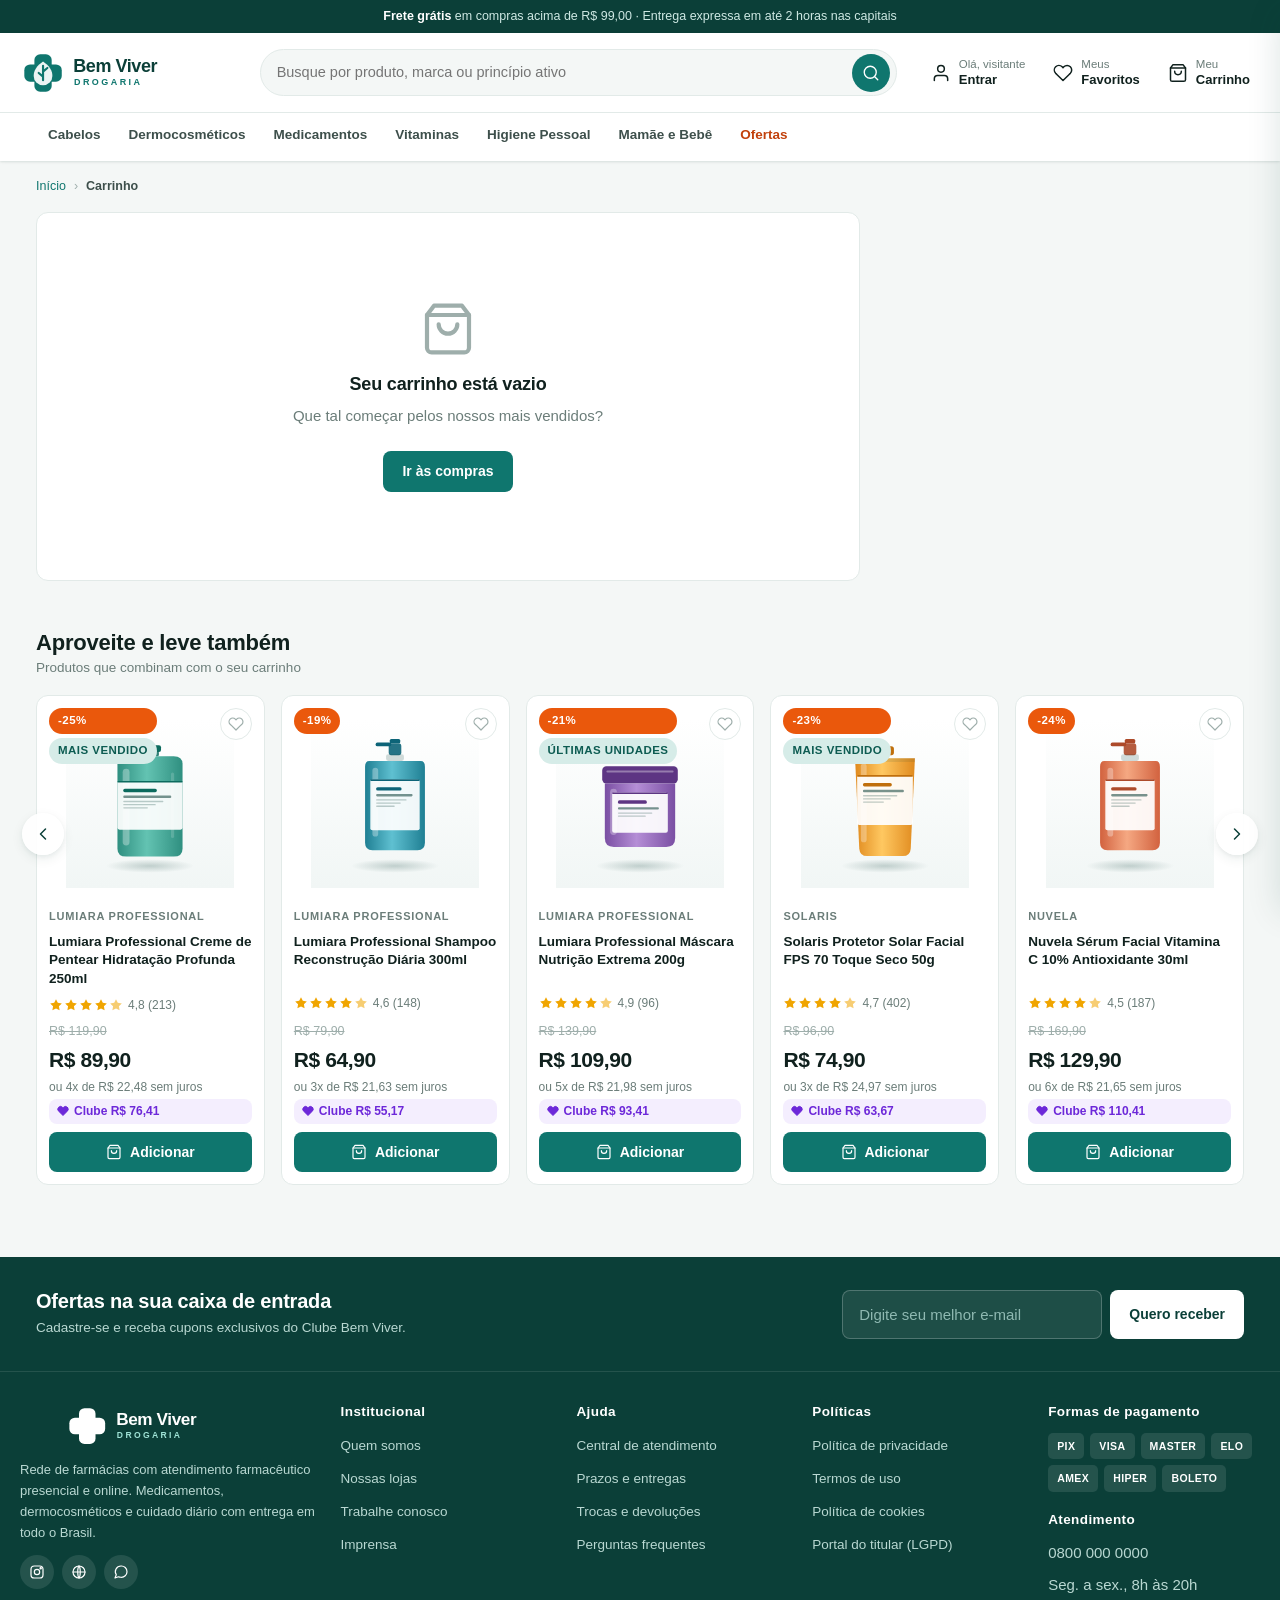
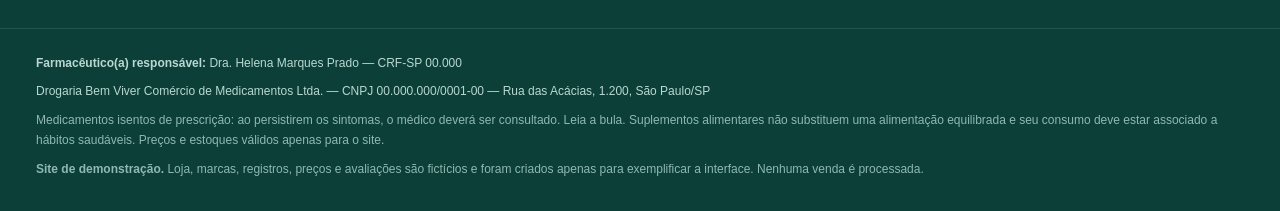
==== carrinho.html @ 3e463591 "Cria loja de farmácia online Drogaria Bem Viver Site de e-commerce farmacêutico completo em HTML, CS" ====
<!DOCTYPE html>
<html lang="pt-BR">
<head>
<meta charset="utf-8">
<meta name="viewport" content="width=device-width, initial-scale=1">
<title>Carrinho — Drogaria Bem Viver</title>
<meta name="description" content="Revise os itens do seu carrinho, aplique cupons, calcule o frete e finalize seu pedido.">
<meta name="theme-color" content="#0f766e">
<meta name="robots" content="noindex">
<link rel="icon" href="assets/img/favicon.svg" type="image/svg+xml">
<link rel="stylesheet" href="assets/css/estilos.css">
</head>
<body>
<a class="pular-para-conteudo" href="#conteudo">Pular para o conteúdo principal</a>
<header id="cabecalho"></header>
<div id="trilha"></div>
<main id="conteudo"></main>
<div id="rodape"></div>
<script src="assets/js/dados.js"></script>
<script src="assets/js/loja.js"></script>
<script src="assets/js/carrinho.js"></script>
</body>
</html>
---- assets/css/estilos.css ----
/* =========================================================================
   Drogaria Bem Viver — folha de estilos
   ========================================================================= */

/* ------------------------------------------------------------ tokens */
:root {
  --marca-900: #0b3f38;
  --marca-800: #0d5c52;
  --marca-700: #0f766e;
  --marca-600: #13938a;
  --marca-100: #d6ece8;
  --marca-50:  #eef7f5;

  --oferta-700: #9a3412;
  --oferta-600: #c2410c;
  --oferta-500: #ea580c;
  --oferta-50:  #fff2e8;

  --clube-700: #6d28d9;
  --clube-50:  #f4eefe;

  --tinta-900: #10211e;
  --tinta-700: #3d4f4b;
  --tinta-500: #6b7d79;
  --tinta-300: #9eaeab;

  --linha: #e2eae8;
  --fundo: #f4f7f6;
  --papel: #ffffff;

  --ok-600: #15803d;
  --ok-50:  #eaf7ee;
  --alerta-600: #b45309;
  --alerta-50:  #fdf5e6;
  --erro-600: #b91c1c;
  --erro-50: #fdecec;

  --r-sm: 8px;
  --r-md: 12px;
  --r-lg: 18px;
  --r-full: 999px;

  --s1: 4px;  --s2: 8px;  --s3: 12px; --s4: 16px;
  --s5: 24px; --s6: 32px; --s7: 48px; --s8: 64px;

  --sombra-1: 0 1px 2px rgba(11, 63, 56, .06), 0 1px 3px rgba(11, 63, 56, .08);
  --sombra-2: 0 4px 12px rgba(11, 63, 56, .08), 0 2px 4px rgba(11, 63, 56, .05);
  --sombra-3: 0 12px 32px rgba(11, 63, 56, .14);

  --largura: 1240px;
  --fonte: "Segoe UI", Roboto, -apple-system, BlinkMacSystemFont, "Helvetica Neue", Arial, sans-serif;
}

/* ------------------------------------------------------------ base */
*, *::before, *::after { box-sizing: border-box; }

html { scroll-behavior: smooth; }

body {
  margin: 0;
  font-family: var(--fonte);
  font-size: 15px;
  line-height: 1.55;
  color: var(--tinta-900);
  background: var(--fundo);
  -webkit-font-smoothing: antialiased;
}

img, svg { max-width: 100%; display: block; }
button, input, select, textarea { font: inherit; color: inherit; }
a { color: var(--marca-700); text-decoration: none; }
a:hover { text-decoration: underline; }

h1, h2, h3, h4 { margin: 0; line-height: 1.25; font-weight: 700; letter-spacing: -.01em; }
p { margin: 0 0 var(--s3); }
ul { margin: 0; padding-left: 1.15rem; }

:focus-visible {
  outline: 3px solid var(--marca-600);
  outline-offset: 2px;
  border-radius: var(--r-sm);
}

.container { width: 100%; max-width: var(--largura); margin: 0 auto; padding: 0 var(--s4); }

.oculto { display: none !important; }

.so-leitor {
  position: absolute; width: 1px; height: 1px; padding: 0; margin: -1px;
  overflow: hidden; clip: rect(0 0 0 0); white-space: nowrap; border: 0;
}

.pular-para-conteudo {
  position: absolute; left: var(--s4); top: -80px; z-index: 200;
  background: var(--marca-700); color: #fff; padding: var(--s3) var(--s4);
  border-radius: var(--r-sm); transition: top .18s;
}
.pular-para-conteudo:focus { top: var(--s3); }

/* ------------------------------------------------------------ botões */
.btn {
  display: inline-flex; align-items: center; justify-content: center; gap: var(--s2);
  border: 1px solid transparent; border-radius: var(--r-sm);
  padding: 11px 18px; font-weight: 700; font-size: 14px;
  cursor: pointer; background: none; transition: background .15s, border-color .15s, color .15s, transform .08s;
  text-decoration: none; line-height: 1.2;
}
.btn:hover { text-decoration: none; }
.btn:active { transform: translateY(1px); }
.btn[disabled] { opacity: .5; cursor: not-allowed; }

.btn--principal { background: var(--marca-700); color: #fff; }
.btn--principal:hover { background: var(--marca-800); }

.btn--compra { background: var(--oferta-500); color: #fff; font-size: 16px; padding: 15px 22px; }
.btn--compra:hover { background: var(--oferta-600); }

.btn--contorno { border-color: var(--marca-700); color: var(--marca-700); background: var(--papel); }
.btn--contorno:hover { background: var(--marca-50); }

.btn--neutro { border-color: var(--linha); color: var(--tinta-700); background: var(--papel); }
.btn--neutro:hover { background: var(--fundo); }

.btn--fantasma { color: var(--marca-700); padding: 8px 10px; }
.btn--fantasma:hover { background: var(--marca-50); }

.btn--bloco { width: 100%; }

.selo {
  display: inline-flex; align-items: center; gap: 5px;
  font-size: 11.5px; font-weight: 800; letter-spacing: .04em; text-transform: uppercase;
  padding: 4px 9px; border-radius: var(--r-full);
}
.selo--oferta { background: var(--oferta-500); color: #fff; }
.selo--clube  { background: var(--clube-50); color: var(--clube-700); }
.selo--generico { background: var(--ok-50); color: var(--ok-600); }
.selo--novo { background: var(--marca-100); color: var(--marca-800); }
.selo--esgotado { background: #eceeed; color: var(--tinta-500); }

/* ------------------------------------------------------------ cabeçalho */
.barra-aviso {
  background: var(--marca-900); color: #cfe9e4;
  font-size: 12.5px; text-align: center; padding: 7px var(--s4);
}
.barra-aviso strong { color: #fff; }

.cabecalho { background: var(--papel); box-shadow: var(--sombra-1); position: sticky; top: 0; z-index: 60; }

.cabecalho__topo {
  display: grid; grid-template-columns: auto 1fr auto;
  align-items: center; gap: var(--s5); padding: var(--s4) 0;
}
.cabecalho__logo img { height: 46px; width: auto; }

.busca { position: relative; }
.busca__campo {
  display: flex; align-items: center; background: var(--fundo);
  border: 1.5px solid var(--linha); border-radius: var(--r-full); padding: 0 6px 0 var(--s4);
  transition: border-color .15s, background .15s;
}
.busca__campo:focus-within { border-color: var(--marca-600); background: var(--papel); }
.busca input {
  flex: 1; border: 0; background: none; padding: 11px 0; outline: none; font-size: 14.5px;
}
.busca__botao {
  border: 0; background: var(--marca-700); color: #fff; width: 38px; height: 38px;
  border-radius: 50%; display: grid; place-items: center; cursor: pointer;
}
.busca__botao:hover { background: var(--marca-800); }

.busca__sugestoes {
  position: absolute; top: calc(100% + 6px); left: 0; right: 0; z-index: 70;
  background: var(--papel); border: 1px solid var(--linha); border-radius: var(--r-md);
  box-shadow: var(--sombra-3); overflow: hidden; max-height: 380px; overflow-y: auto;
}
.busca__sugestao {
  display: flex; align-items: center; gap: var(--s3); padding: var(--s2) var(--s3);
  width: 100%; border: 0; background: none; text-align: left; cursor: pointer; border-bottom: 1px solid var(--fundo);
}
.busca__sugestao:hover, .busca__sugestao[aria-selected="true"] { background: var(--marca-50); }
.busca__sugestao img { width: 40px; height: 40px; object-fit: contain; }
.busca__sugestao b { display: block; font-size: 13.5px; font-weight: 600; }
.busca__sugestao span { font-size: 12.5px; color: var(--marca-700); font-weight: 700; }

.acoes { display: flex; align-items: center; gap: var(--s2); }
.acao {
  display: flex; align-items: center; gap: var(--s2); padding: 8px 10px;
  border: 0; background: none; border-radius: var(--r-sm); cursor: pointer;
  color: var(--tinta-900); font-size: 13px; position: relative;
}
.acao:hover { background: var(--marca-50); text-decoration: none; }
.acao__texto { display: flex; flex-direction: column; line-height: 1.2; text-align: left; }
.acao__texto small { color: var(--tinta-500); font-size: 11.5px; }
.acao__texto b { font-size: 13px; }
.acao__contador {
  position: absolute; top: 2px; left: 24px;
  background: var(--oferta-500); color: #fff; font-size: 10.5px; font-weight: 800;
  min-width: 18px; height: 18px; border-radius: var(--r-full);
  display: grid; place-items: center; padding: 0 5px;
}

.menu { border-top: 1px solid var(--linha); }
.menu__lista {
  display: flex; align-items: center; gap: var(--s1); list-style: none;
  margin: 0; padding: 0; overflow-x: auto; scrollbar-width: none;
}
.menu__lista::-webkit-scrollbar { display: none; }
.menu__lista a {
  display: block; padding: 12px var(--s3); font-size: 13.5px; font-weight: 600;
  color: var(--tinta-700); white-space: nowrap; border-bottom: 3px solid transparent;
}
.menu__lista a:hover { color: var(--marca-700); border-bottom-color: var(--marca-600); text-decoration: none; }
.menu__lista a.ativo { color: var(--marca-700); border-bottom-color: var(--marca-700); }
.menu__lista .destaque { color: var(--oferta-600); }

.menu-mobile { display: none; }

/* ------------------------------------------------------------ vantagens */
.vantagens {
  display: grid; grid-template-columns: repeat(4, 1fr); gap: var(--s4);
  background: var(--papel); border-radius: var(--r-md); padding: var(--s4);
  box-shadow: var(--sombra-1); margin: var(--s5) 0;
}
.vantagem { display: flex; align-items: center; gap: var(--s3); }
.vantagem svg { flex: none; color: var(--marca-700); }
.vantagem b { display: block; font-size: 13.5px; }
.vantagem span { font-size: 12.5px; color: var(--tinta-500); }

/* ------------------------------------------------------------ carrossel de banners */
.vitrine-banner { position: relative; border-radius: var(--r-lg); overflow: hidden; margin-top: var(--s5); }
.vitrine-banner__trilho { display: flex; transition: transform .45s cubic-bezier(.4,0,.2,1); }
.vitrine-banner__item { min-width: 100%; position: relative; }
.vitrine-banner__item img { width: 100%; height: 320px; object-fit: cover; }
.vitrine-banner__texto {
  position: absolute; inset: 0; display: flex; flex-direction: column; justify-content: center;
  gap: var(--s3); padding: var(--s7); color: #fff; max-width: 620px;
}
.vitrine-banner__texto span {
  font-size: 12px; font-weight: 800; letter-spacing: .12em; text-transform: uppercase;
  background: rgba(255,255,255,.18); padding: 5px 12px; border-radius: var(--r-full); align-self: flex-start;
}
.vitrine-banner__texto h2 { font-size: 34px; line-height: 1.15; }
.vitrine-banner__texto p { font-size: 15.5px; opacity: .92; margin: 0; max-width: 460px; }
.vitrine-banner__texto .btn { align-self: flex-start; background: #fff; color: var(--marca-900); }
.vitrine-banner__texto .btn:hover { background: #f0f0f0; }

.carrossel-seta {
  position: absolute; top: 50%; transform: translateY(-50%);
  width: 42px; height: 42px; border-radius: 50%; border: 0;
  background: rgba(255,255,255,.92); color: var(--marca-900);
  display: grid; place-items: center; cursor: pointer; box-shadow: var(--sombra-2); z-index: 2;
}
.carrossel-seta:hover { background: #fff; }
.carrossel-seta--ant { left: var(--s4); }
.carrossel-seta--prox { right: var(--s4); }
.prateleira .carrossel-seta { top: 118px; transform: none; }
.prateleira .carrossel-seta--ant { left: -14px; }
.prateleira .carrossel-seta--prox { right: -14px; }

.vitrine-banner__pontos {
  position: absolute; bottom: var(--s4); left: 50%; transform: translateX(-50%);
  display: flex; gap: var(--s2); z-index: 2;
}
.vitrine-banner__pontos button {
  width: 9px; height: 9px; border-radius: 50%; border: 0; cursor: pointer;
  background: rgba(255,255,255,.5); padding: 0;
}
.vitrine-banner__pontos button[aria-current="true"] { background: #fff; width: 26px; border-radius: var(--r-full); }

/* ------------------------------------------------------------ seções */
.secao { margin: var(--s7) 0; }
.secao__cabecalho {
  display: flex; align-items: flex-end; justify-content: space-between;
  gap: var(--s4); margin-bottom: var(--s4);
}
.secao__cabecalho h2 { font-size: 22px; }
.secao__cabecalho p { margin: 2px 0 0; color: var(--tinta-500); font-size: 13.5px; }

.categorias { display: grid; grid-template-columns: repeat(7, 1fr); gap: var(--s3); }
.categoria-atalho {
  background: var(--papel); border: 1px solid var(--linha); border-radius: var(--r-md);
  padding: var(--s4) var(--s2); text-align: center; display: grid; gap: var(--s2);
  justify-items: center; font-size: 12.5px; font-weight: 600; color: var(--tinta-700);
  transition: border-color .15s, transform .15s, box-shadow .15s;
}
.categoria-atalho:hover {
  border-color: var(--marca-600); transform: translateY(-2px);
  box-shadow: var(--sombra-2); text-decoration: none; color: var(--marca-800);
}
.categoria-atalho__icone {
  width: 48px; height: 48px; border-radius: 50%; background: var(--marca-50);
  display: grid; place-items: center; color: var(--marca-700);
}

/* ------------------------------------------------------------ cartão de produto */
.prateleira { position: relative; }
.prateleira__trilho {
  display: grid; grid-auto-flow: column; grid-auto-columns: calc((100% - 4 * var(--s4)) / 5);
  gap: var(--s4); overflow-x: auto; scroll-behavior: smooth;
  scroll-snap-type: x mandatory; padding-bottom: var(--s2); scrollbar-width: thin;
}
.prateleira__trilho > * { scroll-snap-align: start; }

.grade-produtos {
  display: grid; grid-template-columns: repeat(auto-fill, minmax(212px, 1fr)); gap: var(--s4);
}

.cartao {
  background: var(--papel); border: 1px solid var(--linha); border-radius: var(--r-md);
  padding: var(--s3); display: flex; flex-direction: column; gap: var(--s2);
  position: relative; transition: box-shadow .18s, border-color .18s, transform .18s;
}
.cartao:hover { box-shadow: var(--sombra-2); border-color: var(--marca-100); transform: translateY(-2px); }

.cartao__selos { position: absolute; top: var(--s3); left: var(--s3); display: flex; flex-direction: column; gap: 4px; z-index: 2; }

.cartao__favorito {
  position: absolute; top: var(--s3); right: var(--s3); z-index: 2;
  width: 32px; height: 32px; border-radius: 50%; border: 1px solid var(--linha);
  background: var(--papel); color: var(--tinta-300); display: grid; place-items: center; cursor: pointer;
}
.cartao__favorito:hover { color: var(--oferta-500); border-color: var(--oferta-500); }
.cartao__favorito[aria-pressed="true"] { color: var(--oferta-500); border-color: var(--oferta-500); background: var(--oferta-50); }

.cartao__figura { display: block; padding: var(--s3) 0; }
.cartao__figura img { height: 168px; width: 100%; object-fit: contain; mix-blend-mode: multiply; }

.cartao__marca { font-size: 11px; font-weight: 800; letter-spacing: .07em; text-transform: uppercase; color: var(--tinta-500); }
.cartao__nome {
  font-size: 13.5px; font-weight: 600; color: var(--tinta-900); line-height: 1.35;
  display: -webkit-box; -webkit-line-clamp: 3; line-clamp: 3; -webkit-box-orient: vertical; overflow: hidden;
  min-height: 3.9em;
}
.cartao__nome:hover { color: var(--marca-700); text-decoration: none; }

.avaliacao { display: flex; align-items: center; gap: 5px; font-size: 12px; color: var(--tinta-500); }
.estrelas { display: inline-flex; gap: 1px; color: #f0a500; }
.estrelas svg { width: 14px; height: 14px; }

.cartao__precos { margin-top: auto; display: grid; gap: 2px; }
.preco-antigo { font-size: 12.5px; color: var(--tinta-300); text-decoration: line-through; }
.preco-atual { font-size: 21px; font-weight: 800; color: var(--tinta-900); letter-spacing: -.02em; }
.preco-atual small { font-size: 12.5px; font-weight: 600; color: var(--tinta-500); }
.preco-parcela { font-size: 12px; color: var(--tinta-500); }
.preco-clube {
  display: inline-flex; align-items: center; gap: 5px; font-size: 12px; font-weight: 700;
  color: var(--clube-700); background: var(--clube-50); padding: 3px 8px; border-radius: var(--r-sm);
  align-self: flex-start;
}
.economia { font-size: 12px; font-weight: 700; color: var(--ok-600); }

/* ------------------------------------------------------------ ofertas do dia */
.faixa-ofertas {
  background: linear-gradient(120deg, var(--oferta-700), var(--oferta-500));
  color: #fff; border-radius: var(--r-lg); padding: var(--s5); margin: var(--s7) 0;
}
.faixa-ofertas__topo {
  display: flex; align-items: center; justify-content: space-between; gap: var(--s4);
  flex-wrap: wrap; margin-bottom: var(--s5);
}
.faixa-ofertas h2 { font-size: 24px; }
.faixa-ofertas p { margin: 2px 0 0; opacity: .9; font-size: 13.5px; }
.cronometro { display: flex; align-items: center; gap: var(--s2); }
.cronometro__bloco {
  background: rgba(0,0,0,.22); border-radius: var(--r-sm); padding: 6px 10px;
  text-align: center; min-width: 52px;
}
.cronometro__bloco b { display: block; font-size: 20px; font-variant-numeric: tabular-nums; line-height: 1.1; }
.cronometro__bloco span { font-size: 10px; text-transform: uppercase; letter-spacing: .08em; opacity: .85; }

/* ------------------------------------------------------------ trilha / breadcrumb */
.trilha { padding: var(--s4) 0; font-size: 12.5px; color: var(--tinta-500); }
.trilha ol { list-style: none; display: flex; flex-wrap: wrap; align-items: center; gap: var(--s2); margin: 0; padding: 0; }
.trilha li::after { content: "›"; margin-left: var(--s2); color: var(--tinta-300); }
.trilha li:last-child::after { content: none; }
.trilha li[aria-current] { color: var(--tinta-700); font-weight: 600; }

/* ------------------------------------------------------------ PDP */
.pdp { display: grid; grid-template-columns: minmax(0, 1fr) 360px; gap: var(--s6); align-items: start; }
.pdp__principal { display: grid; grid-template-columns: minmax(0, 46%) minmax(0, 1fr); gap: var(--s5); align-items: start; }
.galeria { display: grid; grid-template-columns: 84px minmax(0, 1fr); gap: var(--s3); align-items: start; }

/* itens de grid herdam min-width:auto e podem estourar por causa da largura
   intrínseca das imagens; zerar o mínimo mantém o layout dentro do container */
.pdp > *, .pdp__principal > *, .galeria > *,
.layout-categoria > *, .layout-carrinho > *,
.avaliacoes > *, .item-carrinho > * { min-width: 0; }

.galeria__miniaturas { display: grid; gap: var(--s2); }
.galeria__miniatura {
  border: 1.5px solid var(--linha); border-radius: var(--r-sm); background: var(--papel);
  padding: 4px; cursor: pointer; aspect-ratio: 1; overflow: hidden;
}
.galeria__miniatura img { width: 100%; height: 100%; object-fit: contain; }
.galeria__miniatura:hover { border-color: var(--marca-600); }
.galeria__miniatura[aria-current="true"] { border-color: var(--marca-700); border-width: 2px; }

.galeria__palco {
  background: var(--papel); border: 1px solid var(--linha); border-radius: var(--r-md);
  position: relative; overflow: hidden; display: grid; place-items: center; aspect-ratio: 1;
}
.galeria__palco img {
  width: 100%; height: 100%; object-fit: contain; transition: transform .25s;
  cursor: zoom-in; mix-blend-mode: multiply;
}
.galeria__palco.ampliado img { transform: scale(1.7); cursor: zoom-out; }
.galeria__selos { position: absolute; top: var(--s4); left: var(--s4); display: flex; flex-direction: column; gap: 6px; }

.ficha { display: grid; gap: var(--s3); }
.ficha__marca { font-size: 12px; font-weight: 800; letter-spacing: .08em; text-transform: uppercase; color: var(--marca-700); }
.ficha h1 { font-size: 26px; line-height: 1.25; }
.ficha__meta { display: flex; flex-wrap: wrap; align-items: center; gap: var(--s3); font-size: 12.5px; color: var(--tinta-500); }
.ficha__meta a { font-size: 12.5px; }

.ficha__resumo { color: var(--tinta-700); font-size: 14px; }
.ficha__beneficios { list-style: none; padding: 0; display: grid; gap: 7px; margin: 0; }
.ficha__beneficios li { display: flex; gap: var(--s2); align-items: flex-start; font-size: 13.5px; color: var(--tinta-700); }
.ficha__beneficios svg { flex: none; color: var(--ok-600); margin-top: 2px; }

.variacoes { display: grid; gap: var(--s2); }
.variacoes__titulo { font-size: 13px; font-weight: 700; }
.variacoes__opcoes { display: flex; flex-wrap: wrap; gap: var(--s2); }
.variacao {
  border: 1.5px solid var(--linha); background: var(--papel); border-radius: var(--r-sm);
  padding: 8px 14px; cursor: pointer; font-size: 13px; font-weight: 600; text-align: left;
}
.variacao:hover { border-color: var(--marca-600); }
.variacao[aria-pressed="true"] { border-color: var(--marca-700); background: var(--marca-50); color: var(--marca-800); }
.variacao small { display: block; font-weight: 500; color: var(--tinta-500); font-size: 11.5px; }

/* caixa de compra */
.compra {
  background: var(--papel); border: 1px solid var(--linha); border-radius: var(--r-md);
  padding: var(--s5); display: grid; gap: var(--s4); box-shadow: var(--sombra-1);
  position: sticky; top: 168px;
}
.compra__precos { display: grid; gap: 4px; }
.compra__linha-antiga { display: flex; align-items: center; gap: var(--s2); }
.compra__principal { font-size: 34px; font-weight: 800; letter-spacing: -.025em; line-height: 1.1; }
.compra__pix {
  display: flex; align-items: center; gap: 6px; font-size: 13px; color: var(--ok-600); font-weight: 700;
}
.compra__parcelas { font-size: 13px; color: var(--tinta-500); }

.compra__clube {
  border: 1px dashed var(--clube-700); background: var(--clube-50); border-radius: var(--r-sm);
  padding: var(--s3); display: grid; gap: 4px;
}
.compra__clube b { color: var(--clube-700); font-size: 13px; display: flex; align-items: center; gap: 6px; }
.compra__clube .valor { font-size: 22px; font-weight: 800; color: var(--clube-700); letter-spacing: -.02em; }
.compra__clube small { font-size: 12px; color: var(--tinta-500); }

.quantidade { display: flex; align-items: center; gap: var(--s3); }
.contador {
  display: inline-flex; align-items: center; border: 1.5px solid var(--linha);
  border-radius: var(--r-sm); overflow: hidden;
}
.contador button {
  width: 38px; height: 42px; border: 0; background: var(--papel); cursor: pointer;
  color: var(--marca-700); font-size: 18px; font-weight: 700;
}
.contador button:hover { background: var(--marca-50); }
.contador input {
  width: 46px; height: 42px; border: 0; border-left: 1.5px solid var(--linha);
  border-right: 1.5px solid var(--linha); text-align: center; font-weight: 700; outline: none;
  -moz-appearance: textfield;
}
.contador input::-webkit-outer-spin-button, .contador input::-webkit-inner-spin-button { -webkit-appearance: none; margin: 0; }

.estoque { font-size: 12.5px; display: flex; align-items: center; gap: 6px; }
.estoque--ok { color: var(--ok-600); }
.estoque--baixo { color: var(--alerta-600); }
.estoque--fora { color: var(--erro-600); }
.ponto { width: 8px; height: 8px; border-radius: 50%; background: currentColor; flex: none; }

/* frete */
.frete { border-top: 1px solid var(--linha); padding-top: var(--s4); display: grid; gap: var(--s3); }
.frete__titulo { font-size: 13.5px; font-weight: 700; display: flex; align-items: center; gap: var(--s2); }
.frete__form { display: flex; gap: var(--s2); }
.frete__form input {
  flex: 1; border: 1.5px solid var(--linha); border-radius: var(--r-sm); padding: 10px var(--s3);
  outline: none; min-width: 0;
}
.frete__form input:focus { border-color: var(--marca-600); }
.frete__resultado { display: grid; gap: var(--s2); }
.frete__opcao {
  display: flex; align-items: flex-start; justify-content: space-between; gap: var(--s3);
  border: 1px solid var(--linha); border-radius: var(--r-sm); padding: var(--s3); font-size: 13px;
}
.frete__opcao b { display: block; }
.frete__opcao small { color: var(--tinta-500); }
.frete__opcao .valor { font-weight: 800; white-space: nowrap; }
.frete__opcao .valor.gratis { color: var(--ok-600); }
.frete__erro { color: var(--erro-600); font-size: 12.5px; }

.seguranca { display: grid; gap: var(--s2); font-size: 12px; color: var(--tinta-500); border-top: 1px solid var(--linha); padding-top: var(--s3); }
.seguranca div { display: flex; align-items: center; gap: var(--s2); }
.seguranca svg { flex: none; color: var(--marca-700); }

/* abas */
.abas { margin-top: var(--s7); background: var(--papel); border: 1px solid var(--linha); border-radius: var(--r-md); overflow: hidden; }
.abas__lista {
  display: flex; gap: 0; border-bottom: 1px solid var(--linha); overflow-x: auto; scrollbar-width: none;
}
.abas__lista::-webkit-scrollbar { display: none; }
.abas__botao {
  border: 0; background: none; padding: var(--s4) var(--s5); cursor: pointer;
  font-weight: 700; font-size: 14px; color: var(--tinta-500);
  border-bottom: 3px solid transparent; white-space: nowrap;
}
.abas__botao:hover { color: var(--marca-700); }
.abas__botao[aria-selected="true"] { color: var(--marca-800); border-bottom-color: var(--marca-700); }
.abas__painel { padding: var(--s5); }
.abas__painel h3 { font-size: 16px; margin: var(--s5) 0 var(--s2); }
.abas__painel h3:first-child { margin-top: 0; }
.abas__painel p, .abas__painel li { color: var(--tinta-700); font-size: 14.5px; max-width: 78ch; }
.abas__painel li { margin-bottom: 6px; }

.tabela-specs { width: 100%; border-collapse: collapse; font-size: 14px; max-width: 760px; }
.tabela-specs th, .tabela-specs td { text-align: left; padding: 11px var(--s3); border-bottom: 1px solid var(--linha); vertical-align: top; }
.tabela-specs th { width: 38%; color: var(--tinta-500); font-weight: 600; background: var(--marca-50); }

.aviso-legal {
  background: var(--alerta-50); border-left: 4px solid var(--alerta-600); border-radius: var(--r-sm);
  padding: var(--s3) var(--s4); font-size: 13px; color: #7c4a06; margin-top: var(--s4);
}
.aviso-legal strong { display: block; margin-bottom: 2px; }

/* avaliações */
.avaliacoes { display: grid; grid-template-columns: 260px minmax(0, 1fr); gap: var(--s6); }
.avaliacoes__resumo { display: grid; gap: var(--s3); align-content: start; }
.avaliacoes__nota { font-size: 46px; font-weight: 800; line-height: 1; letter-spacing: -.03em; }
.barra-nota { display: grid; grid-template-columns: 74px 1fr 44px; align-items: center; gap: var(--s2); font-size: 12.5px; color: var(--tinta-500); white-space: nowrap; }
.barra-nota > :last-child { text-align: right; }
.barra-nota__trilho { height: 7px; background: var(--linha); border-radius: var(--r-full); overflow: hidden; }
.barra-nota__preenchimento { height: 100%; background: #f0a500; border-radius: var(--r-full); }

.comentario { border-bottom: 1px solid var(--linha); padding: var(--s4) 0; }
.comentario:first-child { padding-top: 0; }
.comentario__topo { display: flex; flex-wrap: wrap; align-items: center; gap: var(--s3); margin-bottom: 6px; }
.comentario__autor { font-weight: 700; font-size: 13.5px; }
.comentario__data { font-size: 12px; color: var(--tinta-300); }
.comentario__verificado { font-size: 11.5px; color: var(--ok-600); font-weight: 700; display: inline-flex; align-items: center; gap: 4px; }
.comentario h4 { font-size: 14px; margin-bottom: 3px; }
.comentario p { font-size: 14px; color: var(--tinta-700); margin: 0; }

.form-avaliacao { background: var(--marca-50); border-radius: var(--r-md); padding: var(--s4); display: grid; gap: var(--s3); margin-top: var(--s4); }
.form-avaliacao label { font-size: 13px; font-weight: 700; display: block; margin-bottom: 4px; }
.form-avaliacao input, .form-avaliacao textarea {
  width: 100%; border: 1.5px solid var(--linha); border-radius: var(--r-sm);
  padding: 10px var(--s3); outline: none; background: var(--papel); font-size: 14px;
}
.form-avaliacao input:focus, .form-avaliacao textarea:focus { border-color: var(--marca-600); }
.form-avaliacao textarea { resize: vertical; min-height: 88px; }
.seletor-estrelas { display: flex; gap: 2px; }
.seletor-estrelas button { border: 0; background: none; cursor: pointer; padding: 2px; color: var(--tinta-300); }
.seletor-estrelas button.ativa { color: #f0a500; }
.seletor-estrelas svg { width: 26px; height: 26px; }

/* barra fixa de compra */
.barra-fixa {
  position: fixed; left: 0; right: 0; bottom: 0; z-index: 55;
  background: var(--papel); border-top: 1px solid var(--linha); box-shadow: 0 -4px 16px rgba(11,63,56,.10);
  padding: var(--s3) 0; transform: translateY(110%); transition: transform .25s;
}
.barra-fixa.visivel { transform: translateY(0); }
.barra-fixa__interno { display: flex; align-items: center; gap: var(--s4); }
.barra-fixa img { width: 48px; height: 48px; object-fit: contain; }
.barra-fixa__nome { font-size: 13.5px; font-weight: 600; flex: 1; min-width: 0;
  display: -webkit-box; -webkit-line-clamp: 2; line-clamp: 2; -webkit-box-orient: vertical; overflow: hidden; }
.barra-fixa__preco { font-size: 20px; font-weight: 800; white-space: nowrap; }

/* ------------------------------------------------------------ categoria */
.layout-categoria { display: grid; grid-template-columns: 250px minmax(0, 1fr); gap: var(--s5); align-items: start; }

.filtros { background: var(--papel); border: 1px solid var(--linha); border-radius: var(--r-md); padding: var(--s4); position: sticky; top: 168px; }
.filtro { border-bottom: 1px solid var(--linha); padding: var(--s3) 0; }
.filtro:last-child { border-bottom: 0; padding-bottom: 0; }
.filtro__titulo {
  display: flex; align-items: center; justify-content: space-between; width: 100%;
  border: 0; background: none; padding: 0; cursor: pointer; font-weight: 700; font-size: 13.5px;
}
.filtro__corpo { display: grid; gap: 7px; margin-top: var(--s3); max-height: 230px; overflow-y: auto; }
.filtro__item { display: flex; align-items: center; gap: var(--s2); font-size: 13px; color: var(--tinta-700); cursor: pointer; }
.filtro__item input { accent-color: var(--marca-700); width: 16px; height: 16px; cursor: pointer; }
.filtro__item span.qtd { margin-left: auto; color: var(--tinta-300); font-size: 12px; }

.barra-listagem {
  display: flex; align-items: center; justify-content: space-between; gap: var(--s4);
  flex-wrap: wrap; margin-bottom: var(--s4);
}
.barra-listagem select {
  border: 1.5px solid var(--linha); border-radius: var(--r-sm); padding: 9px var(--s3);
  background: var(--papel); cursor: pointer; font-size: 13.5px;
}
.fichas-ativas { display: flex; flex-wrap: wrap; gap: var(--s2); margin-bottom: var(--s4); }
.ficha-ativa {
  display: inline-flex; align-items: center; gap: 6px; background: var(--marca-50);
  color: var(--marca-800); border: 1px solid var(--marca-100); border-radius: var(--r-full);
  padding: 5px 11px; font-size: 12.5px; font-weight: 600; cursor: pointer;
}
.ficha-ativa:hover { background: var(--marca-100); }

.vazio { text-align: center; padding: var(--s8) var(--s4); color: var(--tinta-500); }
.vazio svg { color: var(--tinta-300); margin: 0 auto var(--s4); }
.vazio h3 { font-size: 18px; color: var(--tinta-900); margin-bottom: var(--s2); }

/* ------------------------------------------------------------ carrinho */
.layout-carrinho { display: grid; grid-template-columns: minmax(0, 1fr) 360px; gap: var(--s5); align-items: start; }
.painel { background: var(--papel); border: 1px solid var(--linha); border-radius: var(--r-md); padding: var(--s5); }
.painel + .painel { margin-top: var(--s4); }
.painel__titulo { font-size: 17px; margin-bottom: var(--s4); }

.item-carrinho {
  display: grid; grid-template-columns: 92px minmax(0, 1fr) auto; gap: var(--s4);
  padding: var(--s4) 0; border-bottom: 1px solid var(--linha); align-items: center;
}
.item-carrinho:first-of-type { padding-top: 0; }
.item-carrinho:last-of-type { border-bottom: 0; }
.item-carrinho img { width: 92px; height: 92px; object-fit: contain; mix-blend-mode: multiply; }
.item-carrinho__nome { font-size: 14px; font-weight: 600; }
.item-carrinho__marca { font-size: 11.5px; text-transform: uppercase; letter-spacing: .06em; color: var(--tinta-500); font-weight: 700; }
.item-carrinho__acoes { display: flex; align-items: center; gap: var(--s3); margin-top: var(--s2); flex-wrap: wrap; }
.item-carrinho__remover { border: 0; background: none; color: var(--tinta-500); font-size: 12.5px; cursor: pointer; text-decoration: underline; padding: 0; }
.item-carrinho__remover:hover { color: var(--erro-600); }
.item-carrinho__total { text-align: right; }

.progresso-frete { background: var(--marca-50); border-radius: var(--r-sm); padding: var(--s3) var(--s4); margin-bottom: var(--s4); font-size: 13px; }
.progresso-frete__trilho { height: 7px; background: var(--marca-100); border-radius: var(--r-full); margin-top: var(--s2); overflow: hidden; }
.progresso-frete__preenchimento { height: 100%; background: var(--marca-700); border-radius: var(--r-full); transition: width .35s; }

.resumo { position: sticky; top: 168px; }
.resumo__linha { display: flex; justify-content: space-between; gap: var(--s3); padding: 7px 0; font-size: 14px; color: var(--tinta-700); }
.resumo__linha.desconto { color: var(--ok-600); font-weight: 600; }
.resumo__total {
  display: flex; justify-content: space-between; align-items: baseline;
  border-top: 1px solid var(--linha); margin-top: var(--s3); padding-top: var(--s3); font-weight: 800; font-size: 19px;
}
.cupom { display: flex; gap: var(--s2); margin: var(--s3) 0; }
.cupom input { flex: 1; border: 1.5px solid var(--linha); border-radius: var(--r-sm); padding: 10px var(--s3); outline: none; min-width: 0; }
.cupom input:focus { border-color: var(--marca-600); }

/* ------------------------------------------------------------ gaveta do carrinho */
.cortina {
  position: fixed; inset: 0; background: rgba(11, 33, 30, .45); z-index: 90;
  opacity: 0; pointer-events: none; transition: opacity .22s;
}
.cortina.aberta { opacity: 1; pointer-events: auto; }

.gaveta {
  position: fixed; top: 0; right: 0; bottom: 0; width: min(420px, 100%); z-index: 95;
  background: var(--papel); display: flex; flex-direction: column;
  transform: translateX(100%); transition: transform .28s cubic-bezier(.4,0,.2,1);
  box-shadow: var(--sombra-3);
}
.gaveta.aberta { transform: translateX(0); }
.gaveta__topo { display: flex; align-items: center; justify-content: space-between; padding: var(--s4) var(--s5); border-bottom: 1px solid var(--linha); }
.gaveta__topo h2 { font-size: 17px; }
.gaveta__fechar { border: 0; background: none; cursor: pointer; color: var(--tinta-500); padding: 6px; border-radius: var(--r-sm); }
.gaveta__fechar:hover { background: var(--fundo); color: var(--tinta-900); }
.gaveta__corpo { flex: 1; overflow-y: auto; padding: var(--s4) var(--s5); }
.gaveta__rodape { border-top: 1px solid var(--linha); padding: var(--s4) var(--s5); display: grid; gap: var(--s3); }

.mini-item { display: grid; grid-template-columns: 62px 1fr auto; gap: var(--s3); align-items: center; padding: var(--s3) 0; border-bottom: 1px solid var(--fundo); }
.mini-item img { width: 62px; height: 62px; object-fit: contain; mix-blend-mode: multiply; }
.mini-item__nome { font-size: 13px; font-weight: 600; line-height: 1.35;
  display: -webkit-box; -webkit-line-clamp: 2; line-clamp: 2; -webkit-box-orient: vertical; overflow: hidden; }
.mini-item small { color: var(--tinta-500); font-size: 12px; }
.mini-item b { font-size: 14px; white-space: nowrap; }

/* ------------------------------------------------------------ avisos */
#avisos { position: fixed; right: var(--s4); bottom: var(--s4); z-index: 120; display: grid; gap: var(--s2); }
.aviso {
  background: var(--tinta-900); color: #fff; border-radius: var(--r-sm); padding: var(--s3) var(--s4);
  font-size: 13.5px; box-shadow: var(--sombra-3); display: flex; align-items: center; gap: var(--s2);
  animation: entrada .22s ease-out; max-width: 340px;
}
.aviso--ok { background: var(--ok-600); }
.aviso--erro { background: var(--erro-600); }
@keyframes entrada { from { opacity: 0; transform: translateY(12px); } to { opacity: 1; transform: none; } }

/* ------------------------------------------------------------ rodapé */
.rodape { background: var(--marca-900); color: #b9d8d2; margin-top: var(--s8); }
.rodape a { color: #b9d8d2; font-size: 13.5px; }
.rodape a:hover { color: #fff; }

.rodape__newsletter { border-bottom: 1px solid rgba(255,255,255,.1); padding: var(--s6) 0; }
.rodape__newsletter .container { display: flex; align-items: center; justify-content: space-between; gap: var(--s5); flex-wrap: wrap; }
.rodape__newsletter h2 { color: #fff; font-size: 20px; }
.rodape__newsletter p { margin: 4px 0 0; font-size: 13.5px; }
.form-news { display: flex; gap: var(--s2); flex-wrap: wrap; }
.form-news input {
  border: 1px solid rgba(255,255,255,.22); background: rgba(255,255,255,.08); color: #fff;
  border-radius: var(--r-sm); padding: 12px var(--s4); min-width: 260px; outline: none;
}
.form-news input::placeholder { color: #8fb9b2; }
.form-news input:focus { border-color: #fff; }
.form-news .btn { background: #fff; color: var(--marca-900); }

.rodape__colunas { display: grid; grid-template-columns: 1.4fr repeat(4, 1fr); gap: var(--s5); padding: var(--s6) 0; }
.rodape__colunas h3 { color: #fff; font-size: 13.5px; margin-bottom: var(--s3); letter-spacing: .03em; }
.rodape__colunas ul { list-style: none; padding: 0; display: grid; gap: 9px; }
.rodape__sobre img { height: 44px; margin-bottom: var(--s3); }
.rodape__sobre p { font-size: 13px; line-height: 1.6; }
.redes { display: flex; gap: var(--s2); margin-top: var(--s3); }
.redes a {
  width: 34px; height: 34px; border-radius: 50%; background: rgba(255,255,255,.1);
  display: grid; place-items: center; color: #fff;
}
.redes a:hover { background: var(--marca-700); }

.pagamentos { display: flex; flex-wrap: wrap; gap: 6px; }
.pagamento {
  background: rgba(255,255,255,.1); border-radius: 5px; padding: 5px 9px;
  font-size: 10.5px; font-weight: 700; letter-spacing: .04em; color: #fff;
}

.rodape__legal { border-top: 1px solid rgba(255,255,255,.1); padding: var(--s5) 0; font-size: 12px; line-height: 1.7; }
.rodape__legal p { margin-bottom: var(--s2); }
.rodape__legal .miudos { color: #8fb9b2; }

/* ------------------------------------------------------------ responsivo */
@media (max-width: 1080px) {
  .pdp { grid-template-columns: 1fr; }
  .compra { position: static; }
  .categorias { grid-template-columns: repeat(4, 1fr); }
  .prateleira__trilho { grid-auto-columns: calc((100% - 3 * var(--s4)) / 3.4); }
  .rodape__colunas { grid-template-columns: 1fr 1fr 1fr; }
  .layout-carrinho { grid-template-columns: 1fr; }
  .resumo { position: static; }
}

@media (max-width: 860px) {
  .cabecalho__topo { grid-template-columns: auto 1fr; gap: var(--s3); row-gap: var(--s3); }
  .busca { grid-column: 1 / -1; order: 3; }
  .acoes .acao__texto { display: none; }
  .menu { display: none; }
  .menu-mobile { display: block; }
  .vantagens { grid-template-columns: 1fr 1fr; }
  .pdp__principal { grid-template-columns: 1fr; }
  .galeria { grid-template-columns: 1fr; }
  .galeria__miniaturas { grid-auto-flow: column; grid-auto-columns: 62px; overflow-x: auto; order: 2; }
  .galeria__palco { order: 1; }
  .avaliacoes { grid-template-columns: 1fr; }
  .layout-categoria { grid-template-columns: 1fr; }
  .filtros { position: static; }
  .vitrine-banner__texto { padding: var(--s5); }
  .vitrine-banner__texto h2 { font-size: 24px; }
  .vitrine-banner__item img { height: 260px; }
  .carrossel-seta { display: none; }
  .item-carrinho { grid-template-columns: 72px minmax(0, 1fr); }
  .item-carrinho img { width: 72px; height: 72px; }
  .item-carrinho__total { grid-column: 2; text-align: left; }
  .rodape__colunas { grid-template-columns: 1fr 1fr; }
}

@media (max-width: 560px) {
  .vantagens { grid-template-columns: 1fr; }
  .categorias { grid-template-columns: repeat(3, 1fr); }
  .grade-produtos { grid-template-columns: 1fr 1fr; gap: var(--s3); }
  .prateleira__trilho { grid-auto-columns: 68%; }
  .ficha h1 { font-size: 21px; }
  .compra__principal { font-size: 28px; }
  .abas__painel { padding: var(--s4); }
  .cartao__figura img { height: 130px; }
  .rodape__colunas { grid-template-columns: 1fr; }
  .faixa-ofertas { padding: var(--s4); }
}

@media (prefers-reduced-motion: reduce) {
  *, *::before, *::after { animation-duration: .01ms !important; transition-duration: .01ms !important; scroll-behavior: auto !important; }
}

@media print {
  .cabecalho, .rodape, .barra-fixa, .gaveta, .cortina, #avisos { display: none !important; }
}
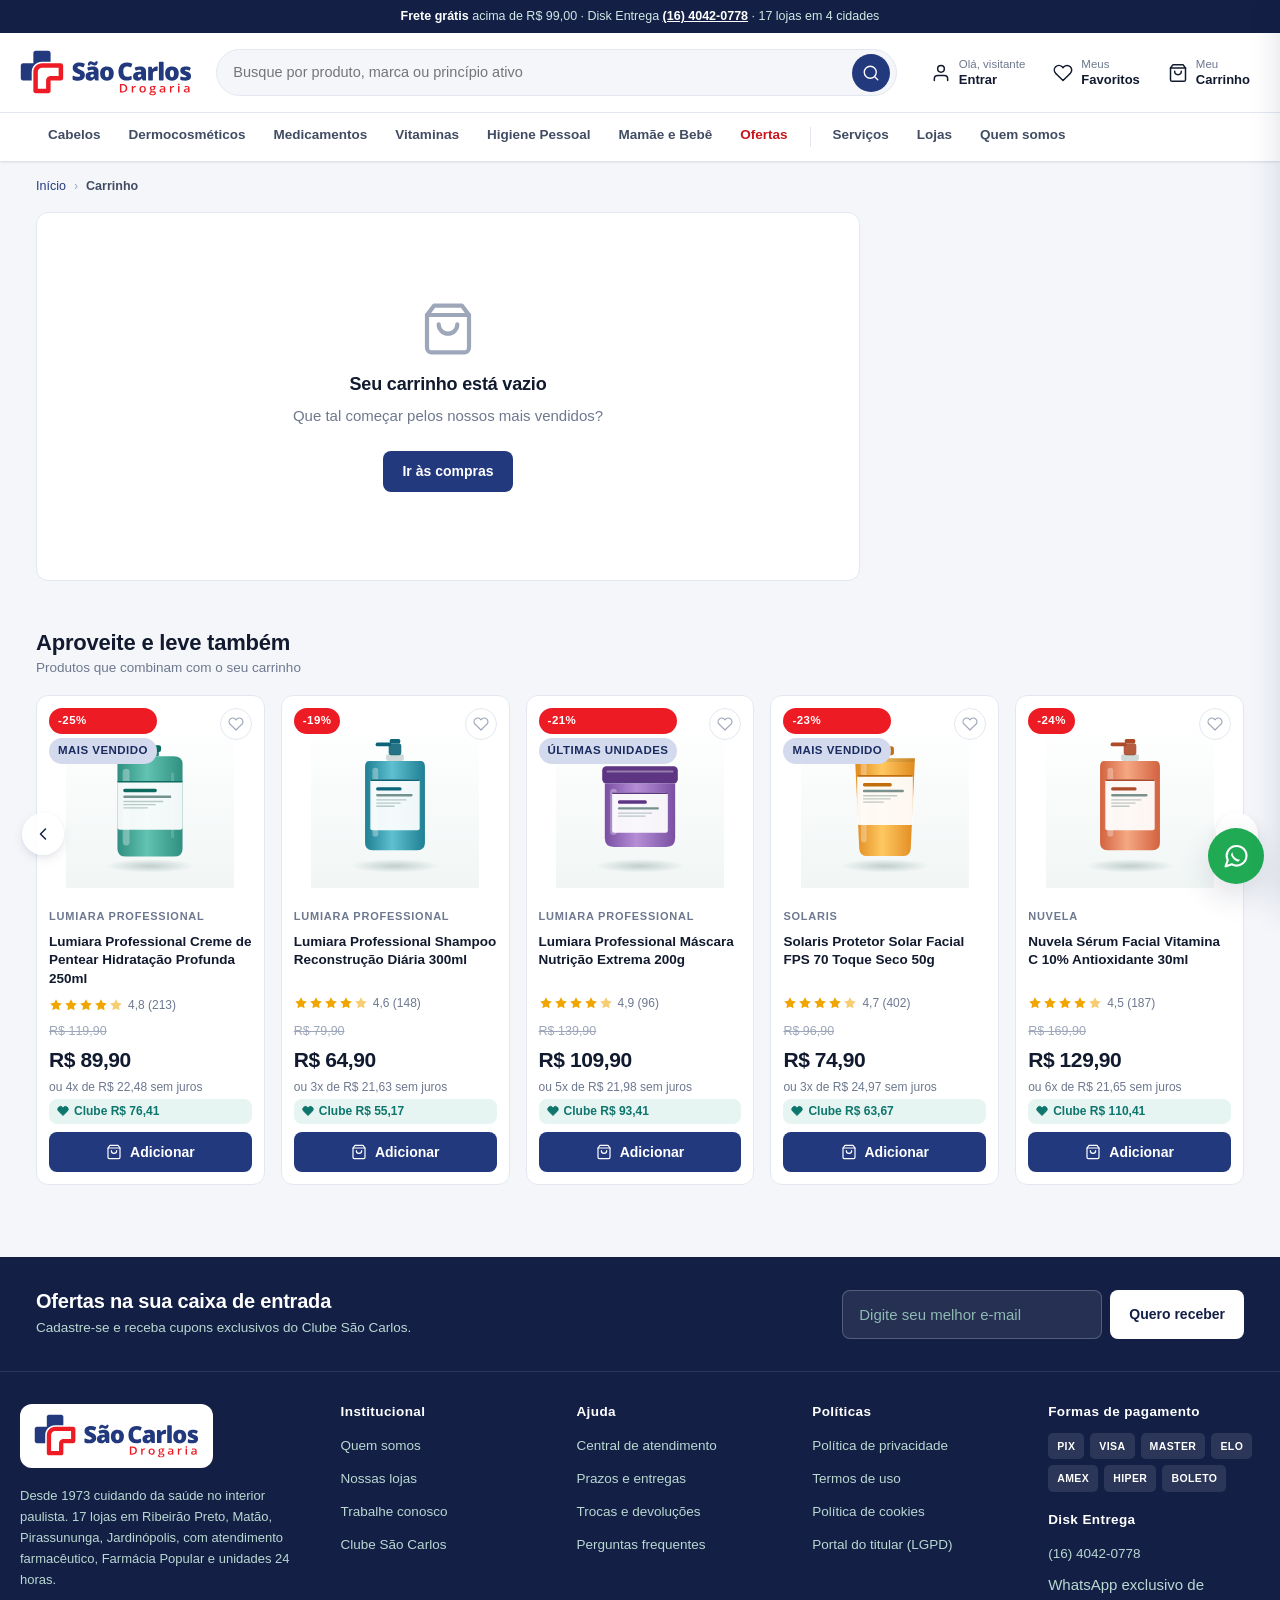
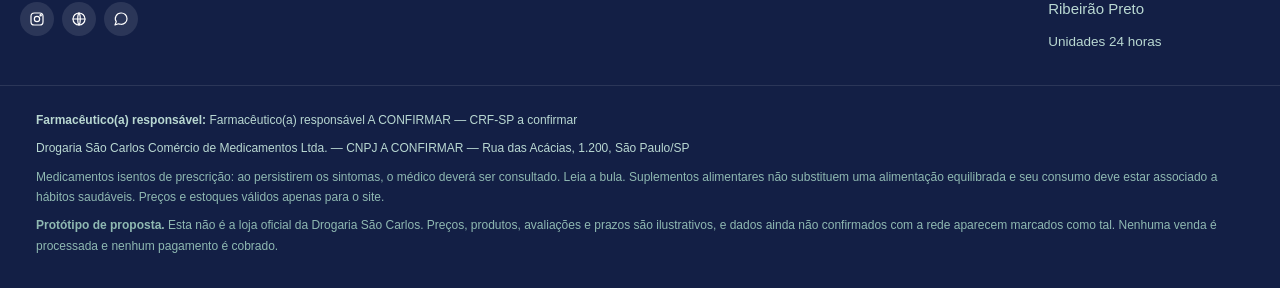
==== commit d345b651: "Adapta o protótipo à identidade da Drogaria São Carlos Reveste a demonstração com a marca, as cores " ====
--- a/carrinho.html
+++ b/carrinho.html
@@ -3,7 +3,7 @@
 <head>
 <meta charset="utf-8">
 <meta name="viewport" content="width=device-width, initial-scale=1">
-<title>Carrinho — Drogaria Bem Viver</title>
+<title>Carrinho — Drogaria São Carlos</title>
 <meta name="description" content="Revise os itens do seu carrinho, aplique cupons, calcule o frete e finalize seu pedido.">
 <meta name="theme-color" content="#0f766e">
 <meta name="robots" content="noindex">
--- a/assets/css/estilos.css
+++ b/assets/css/estilos.css
@@ -4,28 +4,35 @@
 
 /* ------------------------------------------------------------ tokens */
 :root {
-  --marca-900: #0b3f38;
-  --marca-800: #0d5c52;
-  --marca-700: #0f766e;
-  --marca-600: #13938a;
-  --marca-100: #d6ece8;
-  --marca-50:  #eef7f5;
-
-  --oferta-700: #9a3412;
-  --oferta-600: #c2410c;
-  --oferta-500: #ea580c;
-  --oferta-50:  #fff2e8;
-
-  --clube-700: #6d28d9;
-  --clube-50:  #f4eefe;
-
-  --tinta-900: #10211e;
-  --tinta-700: #3d4f4b;
-  --tinta-500: #6b7d79;
-  --tinta-300: #9eaeab;
-
-  --linha: #e2eae8;
-  --fundo: #f4f7f6;
+  /* ---------------------------------------------------------------------
+     Identidade da rede. Trocar este bloco reveste o site inteiro: todos os
+     componentes referenciam estas variáveis, nenhuma cor é escrita solta.
+     --marca-*  azul institucional   --oferta-*  vermelho de ofertas
+     --------------------------------------------------------------------- */
+  /* azul #23397e e vermelho #ed1c24 são as cores da logomarca; as demais
+     variações foram derivadas delas para dar contraste de texto e estado */
+  --marca-900: #131f45;
+  --marca-800: #1a2b60;
+  --marca-700: #23397e;
+  --marca-600: #2f4ba3;
+  --marca-100: #d4daed;
+  --marca-50:  #eef1f8;
+
+  --oferta-700: #9c1116;
+  --oferta-600: #c8161d;
+  --oferta-500: #ed1c24;
+  --oferta-50:  #fdecec;
+
+  --clube-700: #0f766e;
+  --clube-50:  #e7f5f2;
+
+  --tinta-900: #111a2e;
+  --tinta-700: #414c63;
+  --tinta-500: #6d788f;
+  --tinta-300: #9ea7b9;
+
+  --linha: #e3e8f0;
+  --fundo: #f4f6fa;
   --papel: #ffffff;
 
   --ok-600: #15803d;
@@ -43,9 +50,9 @@
   --s1: 4px;  --s2: 8px;  --s3: 12px; --s4: 16px;
   --s5: 24px; --s6: 32px; --s7: 48px; --s8: 64px;
 
-  --sombra-1: 0 1px 2px rgba(11, 63, 56, .06), 0 1px 3px rgba(11, 63, 56, .08);
-  --sombra-2: 0 4px 12px rgba(11, 63, 56, .08), 0 2px 4px rgba(11, 63, 56, .05);
-  --sombra-3: 0 12px 32px rgba(11, 63, 56, .14);
+  --sombra-1: 0 1px 2px rgba(19, 31, 69, .06), 0 1px 3px rgba(19, 31, 69, .08);
+  --sombra-2: 0 4px 12px rgba(19, 31, 69, .08), 0 2px 4px rgba(19, 31, 69, .05);
+  --sombra-3: 0 12px 32px rgba(19, 31, 69, .14);
 
   --largura: 1240px;
   --fonte: "Segoe UI", Roboto, -apple-system, BlinkMacSystemFont, "Helvetica Neue", Arial, sans-serif;
@@ -144,13 +151,33 @@
 }
 .barra-aviso strong { color: #fff; }
 
-.cabecalho { background: var(--papel); box-shadow: var(--sombra-1); position: sticky; top: 0; z-index: 60; }
+.cabecalho {
+  background: var(--papel); box-shadow: var(--sombra-1);
+  position: sticky; top: 0; z-index: 60;
+}
 
 .cabecalho__topo {
   display: grid; grid-template-columns: auto 1fr auto;
   align-items: center; gap: var(--s5); padding: var(--s4) 0;
-}
-.cabecalho__logo img { height: 46px; width: auto; }
+  transition: padding .2s ease;
+}
+/* a altura manda; a largura sai do viewBox do próprio SVG, então qualquer
+   proporção de logomarca encaixa sem distorcer */
+.cabecalho__logo img { height: 46px; width: auto; max-width: 280px; transition: height .2s ease; }
+
+/* Estado compacto: ao rolar para baixo o cabeçalho encolhe e esconde a régua de
+   categorias, devolvendo altura à página. Rolar para cima restaura tudo. */
+.cabecalho--compacto .cabecalho__topo { padding: var(--s2) 0; }
+.cabecalho--compacto .cabecalho__logo img { height: 34px; }
+.cabecalho--compacto .menu { display: none; }
+.cabecalho--compacto .busca input { padding: 8px 0; }
+.cabecalho--compacto .busca__botao { width: 32px; height: 32px; }
+
+.menu-hamburguer {
+  display: none; border: 0; background: none; cursor: pointer;
+  padding: 8px; border-radius: var(--r-sm); color: var(--tinta-900);
+}
+.menu-hamburguer:hover { background: var(--marca-50); }
 
 .busca { position: relative; }
 .busca__campo {
@@ -192,11 +219,15 @@
 .acao__texto { display: flex; flex-direction: column; line-height: 1.2; text-align: left; }
 .acao__texto small { color: var(--tinta-500); font-size: 11.5px; }
 .acao__texto b { font-size: 13px; }
+/* o badge é ancorado pela direita, dentro do próprio ícone: ancorado pela
+   esquerda ele crescia para fora do botão com 2 dígitos e criava rolagem
+   horizontal na página inteira no mobile */
+.acao__icone { position: relative; display: grid; place-items: center; }
 .acao__contador {
-  position: absolute; top: 2px; left: 24px;
+  position: absolute; top: -7px; right: -9px;
   background: var(--oferta-500); color: #fff; font-size: 10.5px; font-weight: 800;
   min-width: 18px; height: 18px; border-radius: var(--r-full);
-  display: grid; place-items: center; padding: 0 5px;
+  display: grid; place-items: center; padding: 0 5px; line-height: 1;
 }
 
 .menu { border-top: 1px solid var(--linha); }
@@ -213,7 +244,6 @@
 .menu__lista a.ativo { color: var(--marca-700); border-bottom-color: var(--marca-700); }
 .menu__lista .destaque { color: var(--oferta-600); }
 
-.menu-mobile { display: none; }
 
 /* ------------------------------------------------------------ vantagens */
 .vantagens {
@@ -432,7 +462,7 @@
 .compra {
   background: var(--papel); border: 1px solid var(--linha); border-radius: var(--r-md);
   padding: var(--s5); display: grid; gap: var(--s4); box-shadow: var(--sombra-1);
-  position: sticky; top: 168px;
+  position: sticky; top: calc(var(--topo-fixo, 128px) + var(--s4));
 }
 .compra__precos { display: grid; gap: 4px; }
 .compra__linha-antiga { display: flex; align-items: center; gap: var(--s2); }
@@ -560,10 +590,11 @@
 /* barra fixa de compra */
 .barra-fixa {
   position: fixed; left: 0; right: 0; bottom: 0; z-index: 55;
-  background: var(--papel); border-top: 1px solid var(--linha); box-shadow: 0 -4px 16px rgba(11,63,56,.10);
+  background: var(--papel); border-top: 1px solid var(--linha); box-shadow: 0 -4px 16px rgba(19,31,69,.10);
   padding: var(--s3) 0; transform: translateY(110%); transition: transform .25s;
 }
 .barra-fixa.visivel { transform: translateY(0); }
+.barra-fixa.visivel ~ .zap-flutuante, body:has(.barra-fixa.visivel) .zap-flutuante { bottom: 92px; }
 .barra-fixa__interno { display: flex; align-items: center; gap: var(--s4); }
 .barra-fixa img { width: 48px; height: 48px; object-fit: contain; }
 .barra-fixa__nome { font-size: 13.5px; font-weight: 600; flex: 1; min-width: 0;
@@ -573,7 +604,7 @@
 /* ------------------------------------------------------------ categoria */
 .layout-categoria { display: grid; grid-template-columns: 250px minmax(0, 1fr); gap: var(--s5); align-items: start; }
 
-.filtros { background: var(--papel); border: 1px solid var(--linha); border-radius: var(--r-md); padding: var(--s4); position: sticky; top: 168px; }
+.filtros { background: var(--papel); border: 1px solid var(--linha); border-radius: var(--r-md); padding: var(--s4); position: sticky; top: calc(var(--topo-fixo, 128px) + var(--s4)); }
 .filtro { border-bottom: 1px solid var(--linha); padding: var(--s3) 0; }
 .filtro:last-child { border-bottom: 0; padding-bottom: 0; }
 .filtro__titulo {
@@ -604,6 +635,62 @@
 .vazio { text-align: center; padding: var(--s8) var(--s4); color: var(--tinta-500); }
 .vazio svg { color: var(--tinta-300); margin: 0 auto var(--s4); }
 .vazio h3 { font-size: 18px; color: var(--tinta-900); margin-bottom: var(--s2); }
+
+/* ------------------------------------------------------------ institucional */
+.layout-institucional { display: grid; grid-template-columns: 232px minmax(0, 1fr); gap: var(--s6); align-items: start; }
+.layout-institucional > * { min-width: 0; }
+
+.indice { position: sticky; top: calc(var(--topo-fixo, 128px) + var(--s4)); }
+.indice ul { list-style: none; padding: 0; display: grid; gap: 2px; }
+.indice a {
+  display: block; padding: 9px var(--s3); border-radius: var(--r-sm);
+  font-size: 13.5px; font-weight: 600; color: var(--tinta-700);
+}
+.indice a:hover { background: var(--marca-50); color: var(--marca-800); text-decoration: none; }
+.indice a[aria-current="page"] { background: var(--marca-700); color: #fff; }
+
+.prosa {
+  background: var(--papel); border: 1px solid var(--linha); border-radius: var(--r-md);
+  padding: var(--s6); max-width: 82ch;
+}
+.prosa h1 { font-size: 27px; margin-bottom: var(--s2); }
+.prosa h2 { font-size: 18px; margin: var(--s6) 0 var(--s3); }
+.prosa p, .prosa li { color: var(--tinta-700); font-size: 14.8px; line-height: 1.65; }
+.prosa ul { margin-bottom: var(--s4); }
+.prosa li { margin-bottom: 7px; }
+.prosa__resumo { font-size: 16px !important; color: var(--tinta-500) !important; margin-bottom: var(--s5); }
+.prosa .miudos { font-size: 12.5px !important; color: var(--tinta-300) !important; }
+.prosa code {
+  background: var(--marca-50); padding: 2px 6px; border-radius: 5px;
+  font-size: .9em; font-family: ui-monospace, SFMono-Regular, Menlo, monospace;
+}
+.prosa .tabela-specs { margin-bottom: var(--s4); }
+
+.numeros { display: grid; grid-template-columns: repeat(4, 1fr); gap: var(--s3); margin: var(--s4) 0; }
+.numero { background: var(--marca-50); border-radius: var(--r-md); padding: var(--s4); text-align: center; }
+.numero b { display: block; font-size: 24px; color: var(--marca-800); letter-spacing: -.02em; }
+.numero span { font-size: 12.5px; color: var(--tinta-500); }
+
+.grade-lojas { display: grid; grid-template-columns: repeat(auto-fit, minmax(260px, 1fr)); gap: var(--s4); margin: var(--s4) 0; }
+.cartao-loja { border: 1px solid var(--linha); border-radius: var(--r-md); padding: var(--s4); display: grid; gap: var(--s2); align-content: start; }
+.cartao-loja h2 { font-size: 16px; margin: 0 0 var(--s2); }
+.cartao-loja__linha { display: flex; gap: var(--s2); align-items: flex-start; font-size: 13.5px; margin: 0; color: var(--tinta-700); }
+.cartao-loja__linha svg { flex: none; color: var(--marca-700); margin-top: 2px; }
+.cartao-loja .btn { justify-self: start; margin-top: var(--s2); }
+
+.acordeao { display: grid; gap: var(--s2); margin-top: var(--s4); }
+.acordeao__item { border: 1px solid var(--linha); border-radius: var(--r-md); overflow: hidden; }
+.acordeao__titulo {
+  display: flex; align-items: center; justify-content: space-between; gap: var(--s3);
+  width: 100%; border: 0; background: var(--papel); padding: var(--s4); cursor: pointer;
+  font-weight: 700; font-size: 14.5px; text-align: left; color: var(--tinta-900);
+}
+.acordeao__titulo:hover { background: var(--marca-50); }
+.acordeao__titulo svg { flex: none; transition: transform .2s; color: var(--marca-700); }
+.acordeao__titulo[aria-expanded="true"] { background: var(--marca-50); }
+.acordeao__titulo[aria-expanded="true"] svg { transform: rotate(180deg); }
+.acordeao__corpo { padding: 0 var(--s4) var(--s4); }
+.acordeao__corpo p { margin: 0; }
 
 /* ------------------------------------------------------------ carrinho */
 .layout-carrinho { display: grid; grid-template-columns: minmax(0, 1fr) 360px; gap: var(--s5); align-items: start; }
@@ -629,7 +716,7 @@
 .progresso-frete__trilho { height: 7px; background: var(--marca-100); border-radius: var(--r-full); margin-top: var(--s2); overflow: hidden; }
 .progresso-frete__preenchimento { height: 100%; background: var(--marca-700); border-radius: var(--r-full); transition: width .35s; }
 
-.resumo { position: sticky; top: 168px; }
+.resumo { position: sticky; top: calc(var(--topo-fixo, 128px) + var(--s4)); }
 .resumo__linha { display: flex; justify-content: space-between; gap: var(--s3); padding: 7px 0; font-size: 14px; color: var(--tinta-700); }
 .resumo__linha.desconto { color: var(--ok-600); font-weight: 600; }
 .resumo__total {
@@ -640,9 +727,157 @@
 .cupom input { flex: 1; border: 1.5px solid var(--linha); border-radius: var(--r-sm); padding: 10px var(--s3); outline: none; min-width: 0; }
 .cupom input:focus { border-color: var(--marca-600); }
 
+/* ------------------------------------------------------------ checkout */
+.passos { list-style: none; display: flex; gap: var(--s2); padding: 0; margin: 0 0 var(--s5); flex-wrap: wrap; }
+.passo { display: flex; align-items: center; gap: var(--s2); flex: 1; min-width: 150px; font-size: 13px; color: var(--tinta-300); }
+.passo::after { content: ""; flex: 1; height: 2px; background: var(--linha); border-radius: 2px; }
+.passo:last-child::after { display: none; }
+.passo__bolha {
+  width: 30px; height: 30px; border-radius: 50%; display: grid; place-items: center;
+  background: var(--linha); color: var(--tinta-500); font-weight: 800; font-size: 13px; flex: none;
+}
+.passo__nome { font-weight: 600; white-space: nowrap; }
+.passo--ativo { color: var(--marca-800); }
+.passo--ativo .passo__bolha { background: var(--marca-700); color: #fff; }
+.passo--feito { color: var(--ok-600); }
+.passo--feito .passo__bolha { background: var(--ok-600); color: #fff; }
+.passo--feito::after { background: var(--ok-600); opacity: .35; }
+
+.layout-checkout { display: grid; grid-template-columns: minmax(0, 1fr) 340px; gap: var(--s5); align-items: start; }
+.layout-checkout > * { min-width: 0; }
+.layout-checkout--unico { grid-template-columns: 1fr; max-width: 680px; margin: 0 auto; }
+
+.form-checkout { display: grid; gap: var(--s3); }
+.campos { display: grid; grid-template-columns: 1fr 1fr; gap: var(--s3); }
+.campo { display: grid; gap: 5px; min-width: 0; }
+.campo--largo { grid-column: 1 / -1; }
+.campo label { font-size: 12.5px; font-weight: 700; color: var(--tinta-700); }
+.campo label em { font-weight: 500; color: var(--tinta-300); font-style: normal; }
+.campo input, .campo select {
+  border: 1.5px solid var(--linha); border-radius: var(--r-sm); padding: 11px var(--s3);
+  outline: none; background: var(--papel); font-size: 14px; width: 100%; min-width: 0;
+}
+.campo input:focus, .campo select:focus { border-color: var(--marca-600); }
+.campo__vazio { display: block; }
+
+.nota-logado {
+  display: flex; align-items: center; gap: var(--s2); background: var(--marca-50);
+  border-radius: var(--r-sm); padding: var(--s3); font-size: 13px; color: var(--tinta-700); margin: 0;
+}
+.nota-logado svg { color: var(--ok-600); flex: none; }
+.dica { font-size: 13.5px; color: var(--tinta-500); margin: 0; }
+
+.acoes-passo { display: flex; gap: var(--s3); justify-content: space-between; flex-wrap: wrap; margin-top: var(--s4); }
+
+.enderecos-salvos { display: grid; gap: var(--s2); margin-bottom: var(--s3); }
+.endereco-salvo {
+  display: flex; align-items: flex-start; gap: var(--s3); text-align: left;
+  border: 1.5px solid var(--linha); border-radius: var(--r-sm); background: var(--papel);
+  padding: var(--s3); cursor: pointer; font-size: 13.5px;
+}
+.endereco-salvo:hover { border-color: var(--marca-600); background: var(--marca-50); }
+.endereco-salvo svg { color: var(--marca-700); flex: none; margin-top: 2px; }
+.endereco-salvo b { display: block; }
+.endereco-salvo small { color: var(--tinta-500); }
+
+.metodos { display: grid; gap: var(--s2); }
+.metodo {
+  display: flex; align-items: center; gap: var(--s3); cursor: pointer;
+  border: 1.5px solid var(--linha); border-radius: var(--r-sm); padding: var(--s3) var(--s4);
+}
+.metodo:hover { border-color: var(--marca-600); }
+.metodo--ativo { border-color: var(--marca-700); background: var(--marca-50); }
+.metodo input { accent-color: var(--marca-700); width: 17px; height: 17px; flex: none; }
+.metodo__icone { color: var(--marca-700); display: grid; place-items: center; flex: none; }
+.metodo b { display: block; font-size: 14px; }
+.metodo small { color: var(--tinta-500); font-size: 12.5px; }
+
+.caixa-pagamento { border: 1px solid var(--linha); border-radius: var(--r-sm); padding: var(--s4); margin-top: var(--s3); }
+.pix-demo { display: flex; gap: var(--s4); align-items: center; flex-wrap: wrap; }
+.pix-demo b { display: block; margin-bottom: 4px; }
+.pix-demo p { font-size: 13.5px; color: var(--tinta-500); margin: 0; max-width: 42ch; }
+.pix-demo__codigo {
+  width: 112px; height: 112px; flex: none; display: grid;
+  grid-template-columns: repeat(8, 1fr); gap: 2px; padding: 8px;
+  background: var(--papel); border: 1px solid var(--linha); border-radius: var(--r-sm);
+}
+.pix-demo__codigo i { background: var(--fundo); border-radius: 1px; }
+.pix-demo__codigo i.on { background: var(--marca-900); }
+
+.confirmacao { text-align: center; display: grid; gap: var(--s3); justify-items: center; }
+.confirmacao__selo {
+  width: 68px; height: 68px; border-radius: 50%; background: var(--ok-50); color: var(--ok-600);
+  display: grid; place-items: center;
+}
+.confirmacao h2 { font-size: 21px; }
+.confirmacao > p { color: var(--tinta-700); margin: 0; max-width: 52ch; }
+.confirmacao__resumo { width: 100%; text-align: left; border-top: 1px solid var(--linha); margin-top: var(--s3); padding-top: var(--s3); }
+.confirmacao__resumo .resumo__linha strong { text-align: right; max-width: 62%; }
+
+.resumo-itens { border-bottom: 1px solid var(--linha); margin-bottom: var(--s3); padding-bottom: var(--s2); max-height: 260px; overflow-y: auto; }
+
+/* ------------------------------------------------------------ conta */
+.grade-entrada { display: grid; grid-template-columns: 1fr 1fr; gap: var(--s5); align-items: start; }
+.grade-entrada > * { min-width: 0; }
+
+.layout-conta { display: grid; grid-template-columns: 250px minmax(0, 1fr); gap: var(--s5); align-items: start; }
+.layout-conta > * { min-width: 0; }
+
+.cartao-cliente {
+  display: flex; align-items: center; gap: var(--s3); background: var(--papel);
+  border: 1px solid var(--linha); border-radius: var(--r-md); padding: var(--s3); margin-bottom: var(--s3);
+}
+.cartao-cliente__inicial {
+  width: 40px; height: 40px; border-radius: 50%; background: var(--marca-700); color: #fff;
+  display: grid; place-items: center; font-weight: 800; font-size: 17px; flex: none;
+}
+.cartao-cliente b { display: block; font-size: 13.5px; }
+.cartao-cliente small { color: var(--tinta-500); font-size: 12px; word-break: break-all; }
+
+.pedido__topo { display: flex; align-items: center; justify-content: space-between; gap: var(--s3); flex-wrap: wrap; margin-bottom: var(--s3); }
+.pedido__numero { display: block; font-weight: 800; font-size: 15px; }
+.pedido__data { font-size: 12.5px; color: var(--tinta-500); }
+.etiqueta-status {
+  background: var(--alerta-50); color: var(--alerta-600); border-radius: var(--r-full);
+  padding: 5px 12px; font-size: 12px; font-weight: 700;
+}
+.pedido__itens { display: flex; gap: var(--s2); flex-wrap: wrap; padding: var(--s3) 0; border-top: 1px solid var(--linha); }
+.pedido__itens img { width: 56px; height: 56px; object-fit: contain; mix-blend-mode: multiply; background: var(--fundo); border-radius: var(--r-sm); }
+.pedido__rodape { display: flex; align-items: center; justify-content: space-between; gap: var(--s3); border-top: 1px solid var(--linha); padding-top: var(--s3); flex-wrap: wrap; }
+.pedido__rodape small { display: block; font-size: 12.5px; color: var(--tinta-500); }
+.pedido__rodape b { font-size: 18px; }
+.pedido__detalhe { border-top: 1px solid var(--linha); margin-top: var(--s3); padding-top: var(--s3); }
+.pedido__detalhe .tabela-specs th { background: none; width: 62%; font-weight: 500; color: var(--tinta-700); }
+
+/* ------------------------------------------------------------ rede São Carlos */
+.filtro-cidades { display: flex; flex-wrap: wrap; gap: var(--s2); margin-bottom: var(--s4); }
+.filtro-cidades button[aria-pressed="true"] { background: var(--marca-700); color: #fff; border-color: var(--marca-700); }
+
+.servico-icone {
+  width: 42px; height: 42px; border-radius: 50%; background: var(--marca-50);
+  color: var(--marca-700); display: grid; place-items: center; margin-bottom: var(--s2);
+}
+.pendente {
+  color: var(--tinta-300); font-style: italic;
+  border-bottom: 1px dashed var(--tinta-300);
+}
+.cartao-loja.destaque-zap { border-color: var(--ok-600); background: var(--ok-50); }
+
+/* botão flutuante de WhatsApp */
+.zap-flutuante {
+  position: fixed; right: var(--s4); bottom: var(--s4); z-index: 50;
+  width: 56px; height: 56px; border-radius: 50%; background: #1faa53; color: #fff;
+  display: grid; place-items: center; box-shadow: var(--sombra-3);
+  transition: transform .15s, background .15s;
+}
+.zap-flutuante:hover { background: #179245; transform: scale(1.06); text-decoration: none; }
+.zap-flutuante:active { transform: scale(.97); }
+
+.barra-aviso a { color: #fff; text-decoration: underline; font-weight: 700; }
+
 /* ------------------------------------------------------------ gaveta do carrinho */
 .cortina {
-  position: fixed; inset: 0; background: rgba(11, 33, 30, .45); z-index: 90;
+  position: fixed; inset: 0; background: rgba(11, 20, 40, .48); z-index: 90;
   opacity: 0; pointer-events: none; transition: opacity .22s;
 }
 .cortina.aberta { opacity: 1; pointer-events: auto; }
@@ -654,6 +889,22 @@
   box-shadow: var(--sombra-3);
 }
 .gaveta.aberta { transform: translateX(0); }
+
+.gaveta--esq { right: auto; left: 0; transform: translateX(-100%); width: min(320px, 88%); }
+.gaveta--esq.aberta { transform: translateX(0); }
+
+.menu-lista-mobile { list-style: none; padding: 0; margin: 0; display: grid; }
+.menu-lista-mobile a {
+  display: flex; align-items: center; gap: var(--s3); padding: var(--s3) 0;
+  border-bottom: 1px solid var(--linha); color: var(--tinta-900); font-weight: 600; font-size: 14.5px;
+}
+.menu-lista-mobile a:hover { color: var(--marca-700); text-decoration: none; }
+.menu-lista-mobile .icone-cat {
+  width: 34px; height: 34px; border-radius: 50%; background: var(--marca-50);
+  display: grid; place-items: center; color: var(--marca-700); flex: none;
+}
+.menu-secao { font-size: 11.5px; font-weight: 800; letter-spacing: .08em; text-transform: uppercase;
+  color: var(--tinta-500); margin: var(--s5) 0 var(--s2); }
 .gaveta__topo { display: flex; align-items: center; justify-content: space-between; padding: var(--s4) var(--s5); border-bottom: 1px solid var(--linha); }
 .gaveta__topo h2 { font-size: 17px; }
 .gaveta__fechar { border: 0; background: none; cursor: pointer; color: var(--tinta-500); padding: 6px; border-radius: var(--r-sm); }
@@ -700,7 +951,12 @@
 .rodape__colunas { display: grid; grid-template-columns: 1.4fr repeat(4, 1fr); gap: var(--s5); padding: var(--s6) 0; }
 .rodape__colunas h3 { color: #fff; font-size: 13.5px; margin-bottom: var(--s3); letter-spacing: .03em; }
 .rodape__colunas ul { list-style: none; padding: 0; display: grid; gap: 9px; }
-.rodape__sobre img { height: 44px; margin-bottom: var(--s3); }
+.rodape__sobre img { height: 44px; width: auto; max-width: 220px; display: block; }
+/* a logomarca colorida precisa de fundo claro para respirar sobre o azul */
+.marca-chip {
+  display: inline-block; background: #fff; border-radius: var(--r-md);
+  padding: 10px 14px; margin-bottom: var(--s3);
+}
 .rodape__sobre p { font-size: 13px; line-height: 1.6; }
 .redes { display: flex; gap: var(--s2); margin-top: var(--s3); }
 .redes a {
@@ -728,14 +984,26 @@
   .rodape__colunas { grid-template-columns: 1fr 1fr 1fr; }
   .layout-carrinho { grid-template-columns: 1fr; }
   .resumo { position: static; }
+  .layout-checkout { grid-template-columns: 1fr; }
+  .grade-entrada { grid-template-columns: 1fr; }
+  .layout-conta { grid-template-columns: 1fr; }
 }
 
 @media (max-width: 860px) {
-  .cabecalho__topo { grid-template-columns: auto 1fr; gap: var(--s3); row-gap: var(--s3); }
+  /* hambúrguer | logo (flexível) | ações — a busca desce para a segunda linha.
+     O logo fica em minmax(0,1fr) para encolher junto com a tela em vez de
+     empurrar a linha além da largura do container. */
+  .cabecalho__topo {
+    grid-template-columns: auto minmax(0, 1fr) auto;
+    column-gap: var(--s2); row-gap: var(--s3);
+  }
+  .cabecalho__logo { min-width: 0; }
+  .cabecalho__logo img { height: 34px; max-width: 100%; object-fit: contain; object-position: left center; }
   .busca { grid-column: 1 / -1; order: 3; }
   .acoes .acao__texto { display: none; }
+  .acoes { gap: 0; }
   .menu { display: none; }
-  .menu-mobile { display: block; }
+  .menu-hamburguer { display: block; }
   .vantagens { grid-template-columns: 1fr 1fr; }
   .pdp__principal { grid-template-columns: 1fr; }
   .galeria { grid-template-columns: 1fr; }
@@ -744,6 +1012,11 @@
   .avaliacoes { grid-template-columns: 1fr; }
   .layout-categoria { grid-template-columns: 1fr; }
   .filtros { position: static; }
+  .layout-institucional { grid-template-columns: 1fr; }
+  .indice { position: static; }
+  .indice ul { grid-auto-flow: column; grid-auto-columns: max-content; overflow-x: auto; gap: var(--s2); padding-bottom: var(--s2); }
+  .prosa { padding: var(--s4); }
+  .numeros { grid-template-columns: 1fr 1fr; }
   .vitrine-banner__texto { padding: var(--s5); }
   .vitrine-banner__texto h2 { font-size: 24px; }
   .vitrine-banner__item img { height: 260px; }
@@ -751,6 +1024,13 @@
   .item-carrinho { grid-template-columns: 72px minmax(0, 1fr); }
   .item-carrinho img { width: 72px; height: 72px; }
   .item-carrinho__total { grid-column: 2; text-align: left; }
+  .campos { grid-template-columns: 1fr; }
+  .campo--largo { grid-column: auto; }
+  .passo__nome { display: none; }
+  .passo { min-width: 0; flex: none; }
+  .passo::after { min-width: 24px; }
+  .acoes-passo { flex-direction: column-reverse; }
+  .acoes-passo .btn { width: 100%; }
   .rodape__colunas { grid-template-columns: 1fr 1fr; }
 }
 
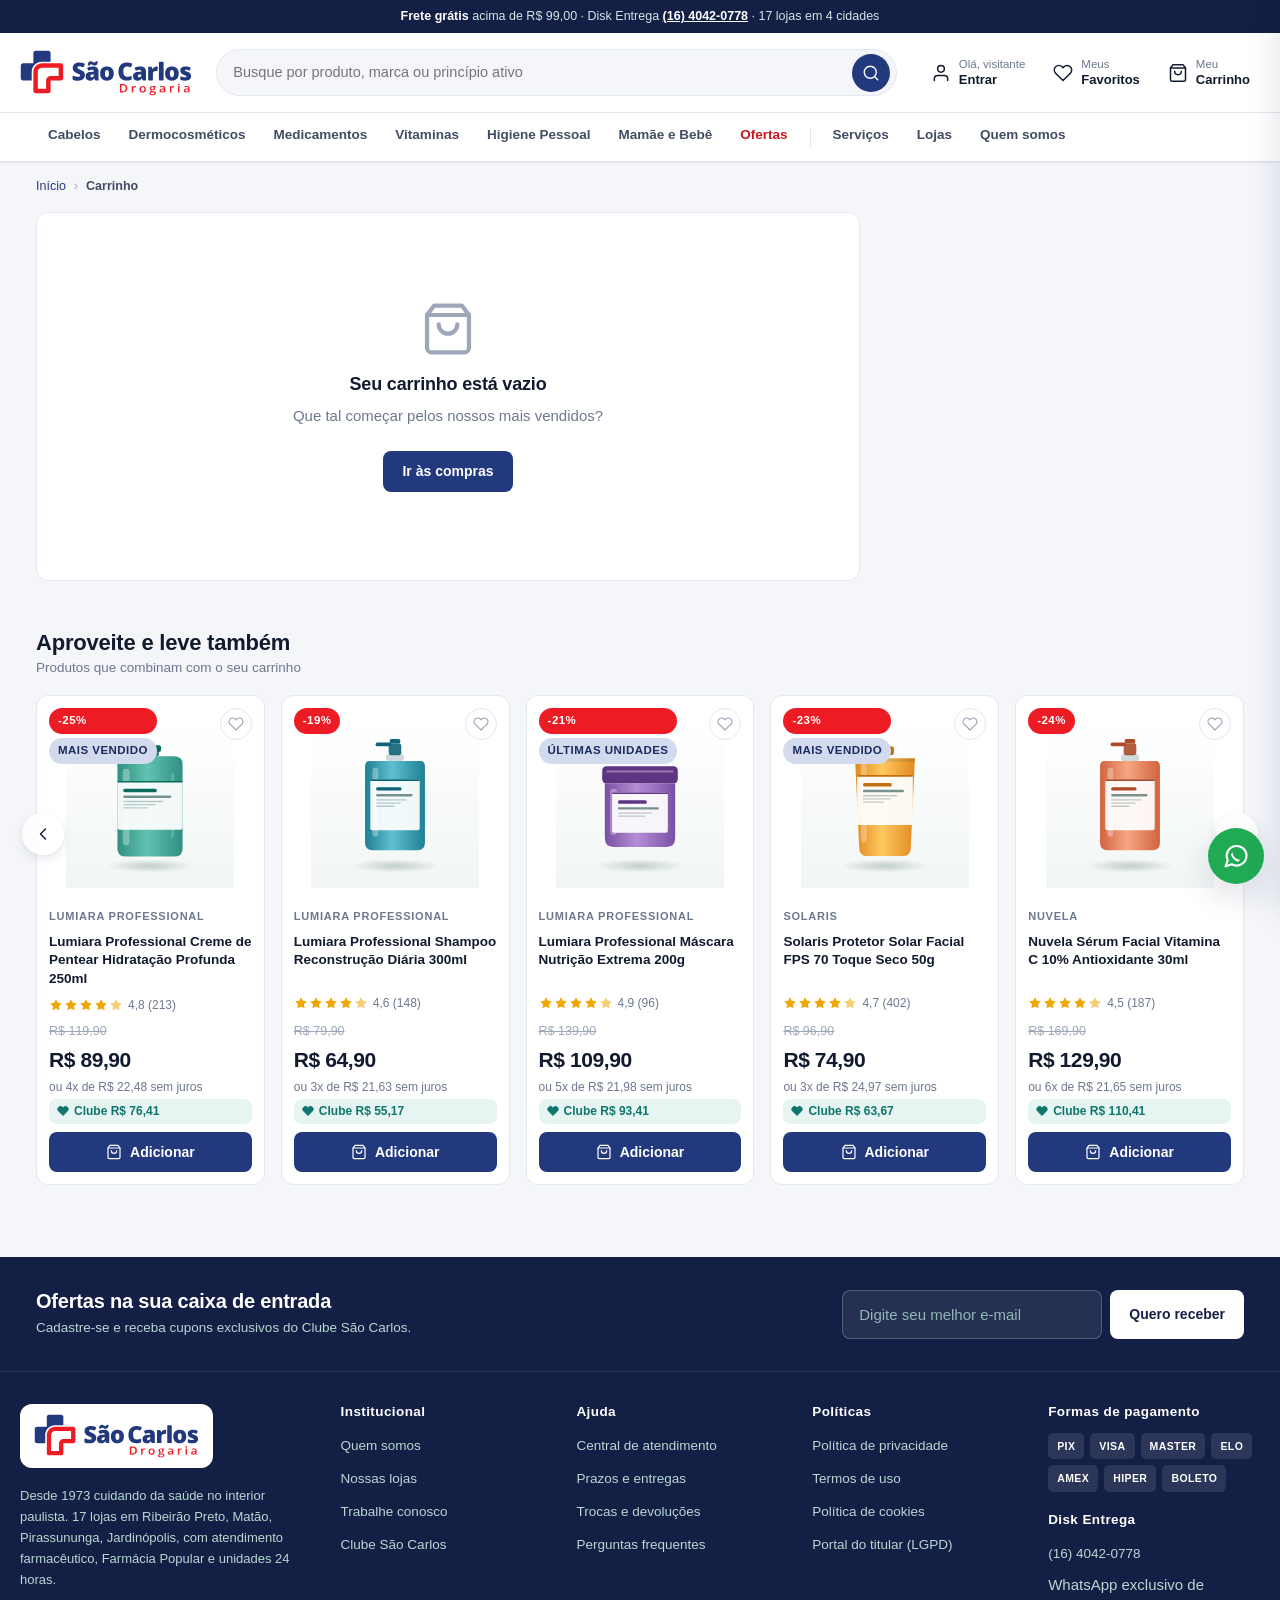
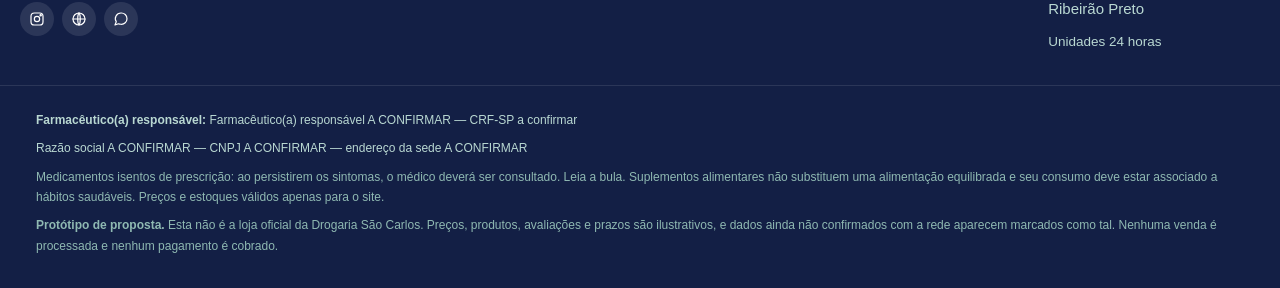
==== commit ea995f6d: "Prepara o banco: esquema, carga inicial e camada de dados O site continua lendo o catálogo do arquiv" ====
--- a/carrinho.html
+++ b/carrinho.html
@@ -17,6 +17,7 @@
 <main id="conteudo"></main>
 <div id="rodape"></div>
 <script src="assets/js/dados.js"></script>
+<script src="assets/js/api.js"></script>
 <script src="assets/js/loja.js"></script>
 <script src="assets/js/carrinho.js"></script>
 </body>
--- a/assets/css/estilos.css
+++ b/assets/css/estilos.css
@@ -92,6 +92,10 @@
 
 .oculto { display: none !important; }
 
+/* o atributo hidden perde para qualquer regra de display do autor (display:grid
+   num cartão, por exemplo); esta linha faz o atributo valer em todo o site */
+[hidden] { display: none !important; }
+
 .so-leitor {
   position: absolute; width: 1px; height: 1px; padding: 0; margin: -1px;
   overflow: hidden; clip: rect(0 0 0 0); white-space: nowrap; border: 0;
@@ -851,6 +855,11 @@
 
 /* ------------------------------------------------------------ rede São Carlos */
 .filtro-cidades { display: flex; flex-wrap: wrap; gap: var(--s2); margin-bottom: var(--s4); }
+.filtro-cidades .contagem {
+  background: rgba(0,0,0,.08); border-radius: var(--r-full);
+  padding: 1px 7px; font-size: 11.5px; margin-left: 3px;
+}
+.filtro-cidades button[aria-pressed="true"] .contagem { background: rgba(255,255,255,.22); }
 .filtro-cidades button[aria-pressed="true"] { background: var(--marca-700); color: #fff; border-color: var(--marca-700); }
 
 .servico-icone {
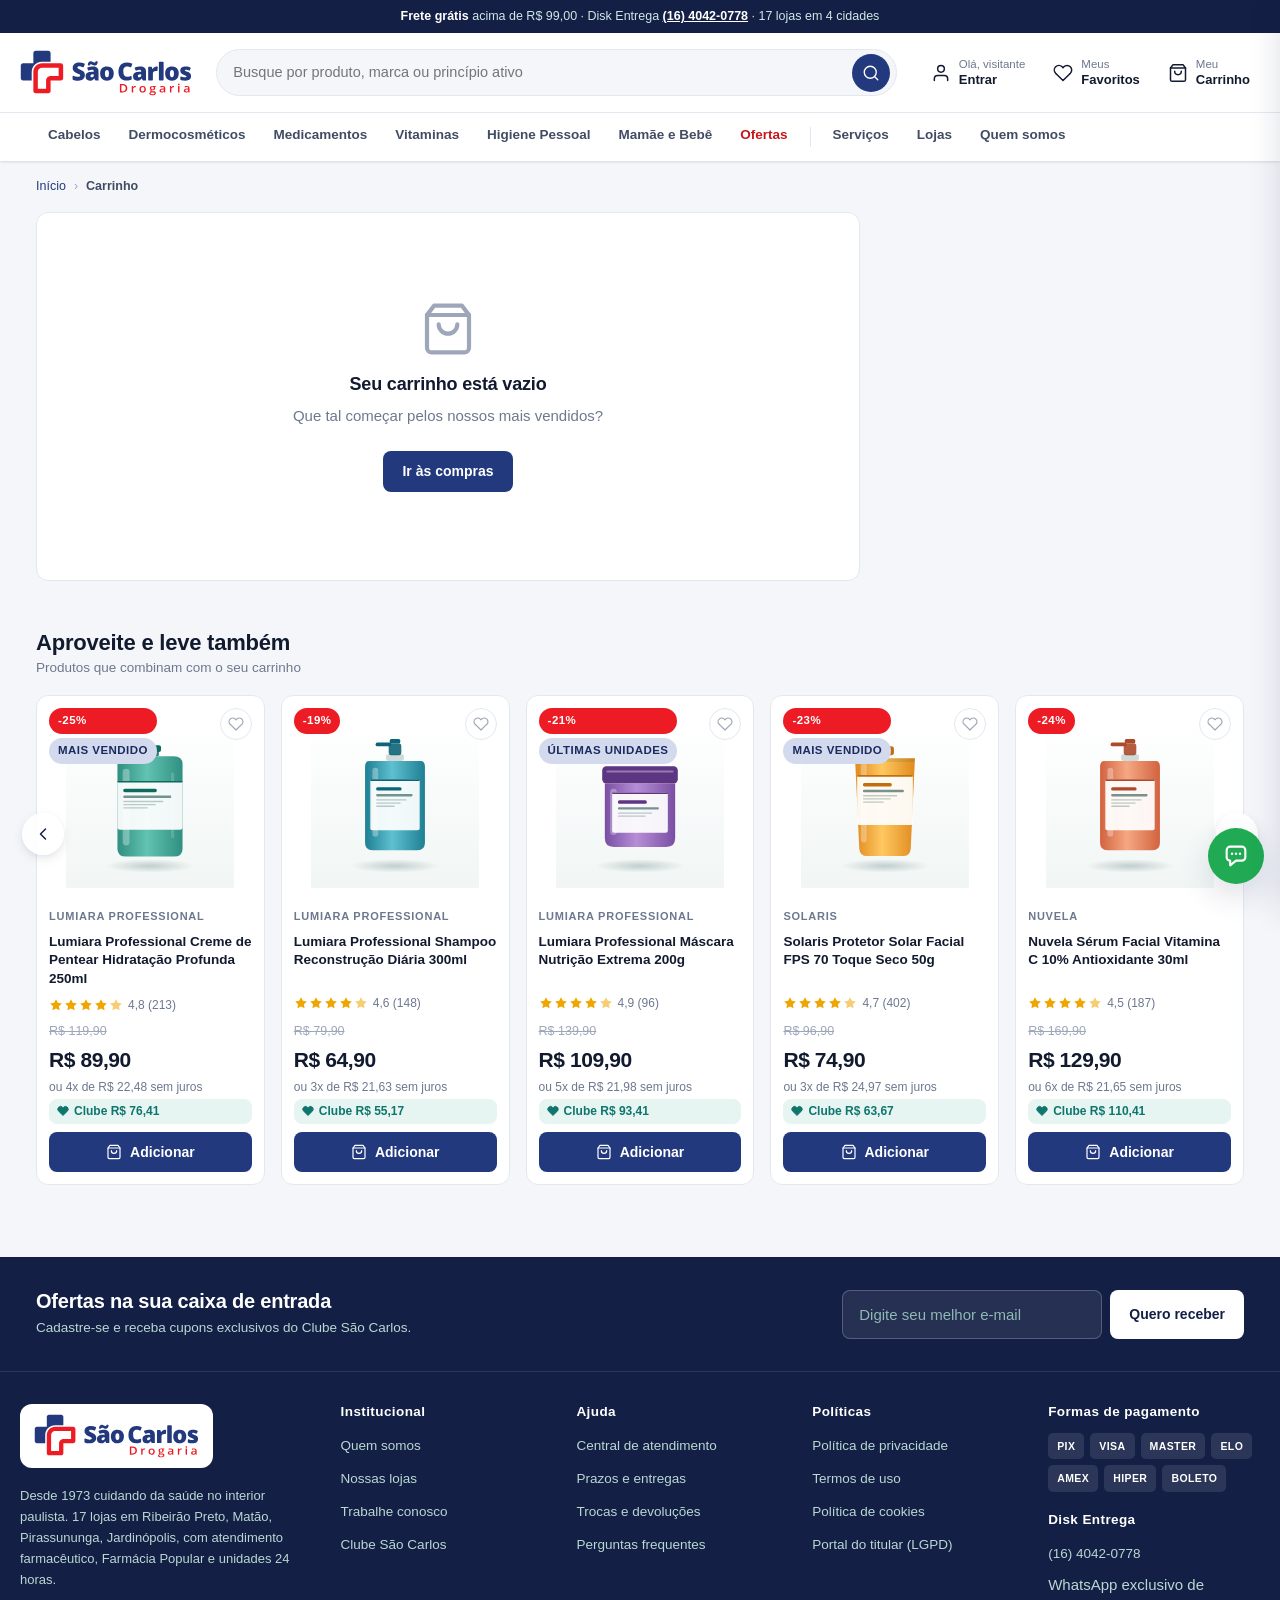
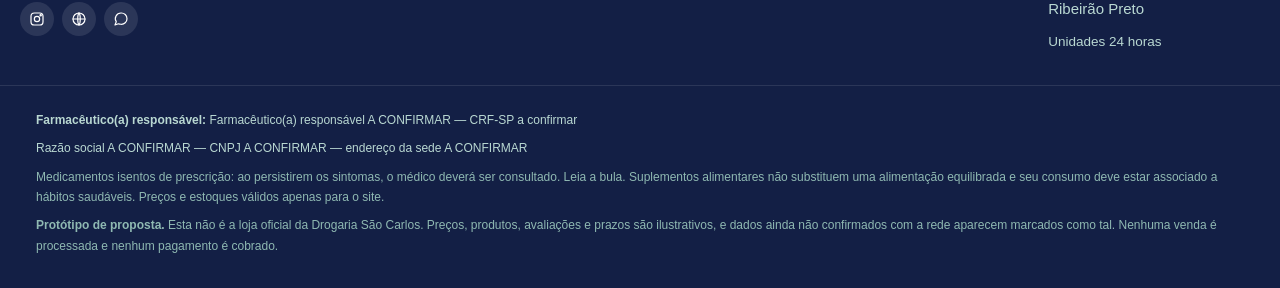
==== commit a7c976be: "Dá movimento ao site Sistema de animação com tokens em :root — três durações e três curvas — em vez " ====
--- a/carrinho.html
+++ b/carrinho.html
@@ -19,6 +19,7 @@
 <script src="assets/js/dados.js"></script>
 <script src="assets/js/api.js"></script>
 <script src="assets/js/loja.js"></script>
+<script src="assets/js/animacoes.js"></script>
 <script src="assets/js/carrinho.js"></script>
 </body>
 </html>
--- a/assets/css/estilos.css
+++ b/assets/css/estilos.css
@@ -54,6 +54,18 @@
   --sombra-2: 0 4px 12px rgba(19, 31, 69, .08), 0 2px 4px rgba(19, 31, 69, .05);
   --sombra-3: 0 12px 32px rgba(19, 31, 69, .14);
 
+  /* ---------------------------------------------------------------------
+     Movimento. Durações curtas e saída desacelerada: a interface responde
+     rápido ao toque e acomoda devagar. Só transform e opacity são animados,
+     que o navegador resolve na GPU sem recalcular layout.
+     --------------------------------------------------------------------- */
+  --mov-rapido: 140ms;
+  --mov-medio: 260ms;
+  --mov-lento: 420ms;
+  --mov-saida: cubic-bezier(.22, .81, .3, 1);
+  --mov-entrada: cubic-bezier(.4, 0, .2, 1);
+  --mov-elastico: cubic-bezier(.34, 1.56, .64, 1);
+
   --largura: 1240px;
   --fonte: "Segoe UI", Roboto, -apple-system, BlinkMacSystemFont, "Helvetica Neue", Arial, sans-serif;
 }
@@ -62,6 +74,17 @@
 *, *::before, *::after { box-sizing: border-box; }
 
 html { scroll-behavior: smooth; }
+
+/* Com o cabeçalho preso no topo, rolar até uma âncora ou até um elemento
+   focado levava o alvo para trás dele.
+
+   A reserva usa --topo-cheio, a altura do cabeçalho EXPANDIDO, não a corrente:
+   pular para uma âncora rola para cima, o que reexpande o cabeçalho logo
+   depois da rolagem terminar; reservar a altura compacta deixaria o alvo
+   coberto. Vale também para focáveis, que o teclado percorre. */
+[id], a, button, input, select, textarea, summary, [tabindex] {
+  scroll-margin-top: calc(var(--topo-cheio, 128px) + var(--s4));
+}
 
 body {
   margin: 0;
@@ -147,6 +170,20 @@
 .selo--generico { background: var(--ok-50); color: var(--ok-600); }
 .selo--novo { background: var(--marca-100); color: var(--marca-800); }
 .selo--esgotado { background: #eceeed; color: var(--tinta-500); }
+.selo--receita { background: var(--alerta-50); color: var(--alerta-600); }
+.selo--popular { background: var(--ok-50); color: var(--ok-600); }
+
+.caixa-receita {
+  border: 1px solid var(--alerta-600); background: var(--alerta-50);
+  border-radius: var(--r-sm); padding: var(--s3) var(--s4); display: grid; gap: 6px;
+}
+.caixa-receita b { display: flex; align-items: center; gap: 6px; font-size: 13.5px; color: #7c4a06; }
+.caixa-receita p { margin: 0; font-size: 13px; color: #7c4a06; }
+.caixa-receita .popular-nota {
+  display: flex; align-items: flex-start; gap: 6px; color: var(--ok-600);
+  border-top: 1px solid rgba(124, 74, 6, .18); padding-top: 6px; margin-top: 2px;
+}
+.caixa-receita .popular-nota svg { flex: none; margin-top: 2px; }
 
 /* ------------------------------------------------------------ cabeçalho */
 .barra-aviso {
@@ -155,9 +192,17 @@
 }
 .barra-aviso strong { color: #fff; }
 
+/* Quem gruda é o #cabecalho, não o .cabecalho de dentro.
+   `position: sticky` prende o elemento à caixa do PAI: com o sticky no filho,
+   o pai media só a própria altura e, passados esses ~160px de rolagem, levava
+   o cabeçalho embora junto. No #cabecalho o pai é o <body>, que acompanha a
+   página inteira. A barra de aviso fica fora dele, para subir e sumir. */
+#cabecalho {
+  position: sticky; top: 0; z-index: 60;
+}
+
 .cabecalho {
   background: var(--papel); box-shadow: var(--sombra-1);
-  position: sticky; top: 0; z-index: 60;
 }
 
 .cabecalho__topo {
@@ -463,10 +508,14 @@
 .variacao small { display: block; font-weight: 500; color: var(--tinta-500); font-size: 11.5px; }
 
 /* caixa de compra */
+/* Sem `sticky` aqui de propósito: a caixa de compra é mais alta que a coluna
+   ao lado, então é ela que define a altura da linha e não haveria curso nenhum
+   para deslizar. Quem mantém o botão ao alcance depois que ela sai da tela é a
+   .barra-fixa, que aparece na rolagem. */
 .compra {
   background: var(--papel); border: 1px solid var(--linha); border-radius: var(--r-md);
   padding: var(--s5); display: grid; gap: var(--s4); box-shadow: var(--sombra-1);
-  position: sticky; top: calc(var(--topo-fixo, 128px) + var(--s4));
+  align-self: start;
 }
 .compra__precos { display: grid; gap: 4px; }
 .compra__linha-antiga { display: flex; align-items: center; gap: var(--s2); }
@@ -607,6 +656,11 @@
 
 /* ------------------------------------------------------------ categoria */
 .layout-categoria { display: grid; grid-template-columns: 250px minmax(0, 1fr); gap: var(--s5); align-items: start; }
+
+/* O invólucro precisa esticar até a altura da linha do grid; se ele encolher
+   até o tamanho do próprio conteúdo, o sticky de dentro fica sem curso e nunca
+   gruda — que era o caso destes três blocos. */
+#filtros, #resumo, #resumo-checkout { align-self: stretch; }
 
 .filtros { background: var(--papel); border: 1px solid var(--linha); border-radius: var(--r-md); padding: var(--s4); position: sticky; top: calc(var(--topo-fixo, 128px) + var(--s4)); }
 .filtro { border-bottom: 1px solid var(--linha); padding: var(--s3) 0; }
@@ -984,10 +1038,79 @@
 .rodape__legal p { margin-bottom: var(--s2); }
 .rodape__legal .miudos { color: #8fb9b2; }
 
+/* ------------------------------------------------------------ movimento */
+
+/* Revelação ao rolar. O estado inicial só vale quando o JS está de pé: sem
+   ele a classe js-ativo não entra e o conteúdo aparece normalmente. */
+.js-ativo .revelar {
+  opacity: 0;
+  transform: translateY(16px);
+  transition: opacity var(--mov-lento) var(--mov-saida) var(--atraso, 0ms),
+              transform var(--mov-lento) var(--mov-saida) var(--atraso, 0ms);
+}
+.js-ativo .revelar.revelado { opacity: 1; transform: none; }
+
+/* entradas nomeadas, para painéis que trocam de conteúdo */
+@keyframes surge-baixo { from { opacity: 0; transform: translateY(10px); } to { opacity: 1; transform: none; } }
+@keyframes surge       { from { opacity: 0; } to { opacity: 1; } }
+@keyframes pulsa       { 0%, 100% { transform: scale(1); } 40% { transform: scale(1.28); } }
+@keyframes brilho      { 100% { background-position: 200% 0; } }
+
+/* cartão de produto: a imagem cresce um pouco e a sombra sobe junto */
+.cartao__figura img { transition: transform var(--mov-medio) var(--mov-saida); }
+.cartao:hover .cartao__figura img { transform: scale(1.06); }
+.cartao__favorito { transition: color var(--mov-rapido), border-color var(--mov-rapido),
+                                background var(--mov-rapido), transform var(--mov-rapido) var(--mov-elastico); }
+.cartao__favorito:active { transform: scale(.88); }
+.cartao__favorito[aria-pressed="true"] { animation: pulsa var(--mov-medio) var(--mov-elastico); }
+
+/* botões: afundam ao toque, em vez do salto seco de translateY */
+.btn { transition: background var(--mov-rapido), border-color var(--mov-rapido),
+                   color var(--mov-rapido), transform var(--mov-rapido) var(--mov-saida),
+                   box-shadow var(--mov-rapido); }
+.btn:active { transform: scale(.97); }
+.btn--compra:hover { box-shadow: 0 4px 14px rgba(224, 33, 40, .32); }
+.btn--principal:hover { box-shadow: 0 4px 14px rgba(35, 57, 126, .28); }
+
+/* contador do carrinho pulsa quando muda */
+.acao__contador.mudou { animation: pulsa var(--mov-medio) var(--mov-elastico); }
+
+/* galeria: a troca de imagem é uma dissolvência, não um corte */
+.galeria__palco img { animation: surge var(--mov-medio) var(--mov-saida); }
+.galeria__miniatura { transition: border-color var(--mov-rapido), transform var(--mov-rapido) var(--mov-saida); }
+.galeria__miniatura:hover { transform: translateY(-2px); }
+
+/* painéis que aparecem: aba, acordeão, detalhe de pedido, etapa do checkout */
+.abas__painel:not([hidden]),
+.acordeao__corpo:not([hidden]),
+.pedido__detalhe:not([hidden]) { animation: surge-baixo var(--mov-medio) var(--mov-saida); }
+.form-checkout, .confirmacao { animation: surge-baixo var(--mov-medio) var(--mov-saida); }
+
+/* passo concluído do checkout */
+.passo__bolha { transition: background var(--mov-medio) var(--mov-saida), color var(--mov-medio); }
+.passo--feito .passo__bolha, .passo--ativo .passo__bolha { animation: pulsa var(--mov-medio) var(--mov-elastico); }
+
+/* atalhos de categoria e cartões de loja */
+.categoria-atalho__icone { transition: transform var(--mov-medio) var(--mov-elastico); }
+.categoria-atalho:hover .categoria-atalho__icone { transform: scale(1.12) rotate(-6deg); }
+.cartao-loja { transition: border-color var(--mov-rapido), box-shadow var(--mov-medio) var(--mov-saida),
+                           transform var(--mov-medio) var(--mov-saida); }
+.cartao-loja:hover { border-color: var(--marca-100); box-shadow: var(--sombra-2); transform: translateY(-2px); }
+
+/* esqueleto enquanto o catálogo remoto não chega */
+.esqueleto {
+  border-radius: var(--r-md); min-height: 320px;
+  background: linear-gradient(100deg, var(--linha) 30%, var(--papel) 50%, var(--linha) 70%);
+  background-size: 200% 100%;
+  animation: brilho 1.2s linear infinite;
+}
+
+/* o botão flutuante entra depois que a página assenta */
+.zap-flutuante { animation: surge-baixo var(--mov-lento) var(--mov-saida) 500ms backwards; }
+
 /* ------------------------------------------------------------ responsivo */
 @media (max-width: 1080px) {
   .pdp { grid-template-columns: 1fr; }
-  .compra { position: static; }
   .categorias { grid-template-columns: repeat(4, 1fr); }
   .prateleira__trilho { grid-auto-columns: calc((100% - 3 * var(--s4)) / 3.4); }
   .rodape__colunas { grid-template-columns: 1fr 1fr 1fr; }
@@ -1056,8 +1179,15 @@
   .faixa-ofertas { padding: var(--s4); }
 }
 
+/* Quem pediu menos movimento no sistema recebe a interface parada — inclusive
+   o conteúdo revelado ao rolar, que não pode ficar invisível. */
 @media (prefers-reduced-motion: reduce) {
-  *, *::before, *::after { animation-duration: .01ms !important; transition-duration: .01ms !important; scroll-behavior: auto !important; }
+  *, *::before, *::after {
+    animation-duration: .01ms !important; animation-iteration-count: 1 !important;
+    transition-duration: .01ms !important; scroll-behavior: auto !important;
+  }
+  .js-ativo .revelar { opacity: 1 !important; transform: none !important; }
+  .esqueleto { animation: none !important; }
 }
 
 @media print {
